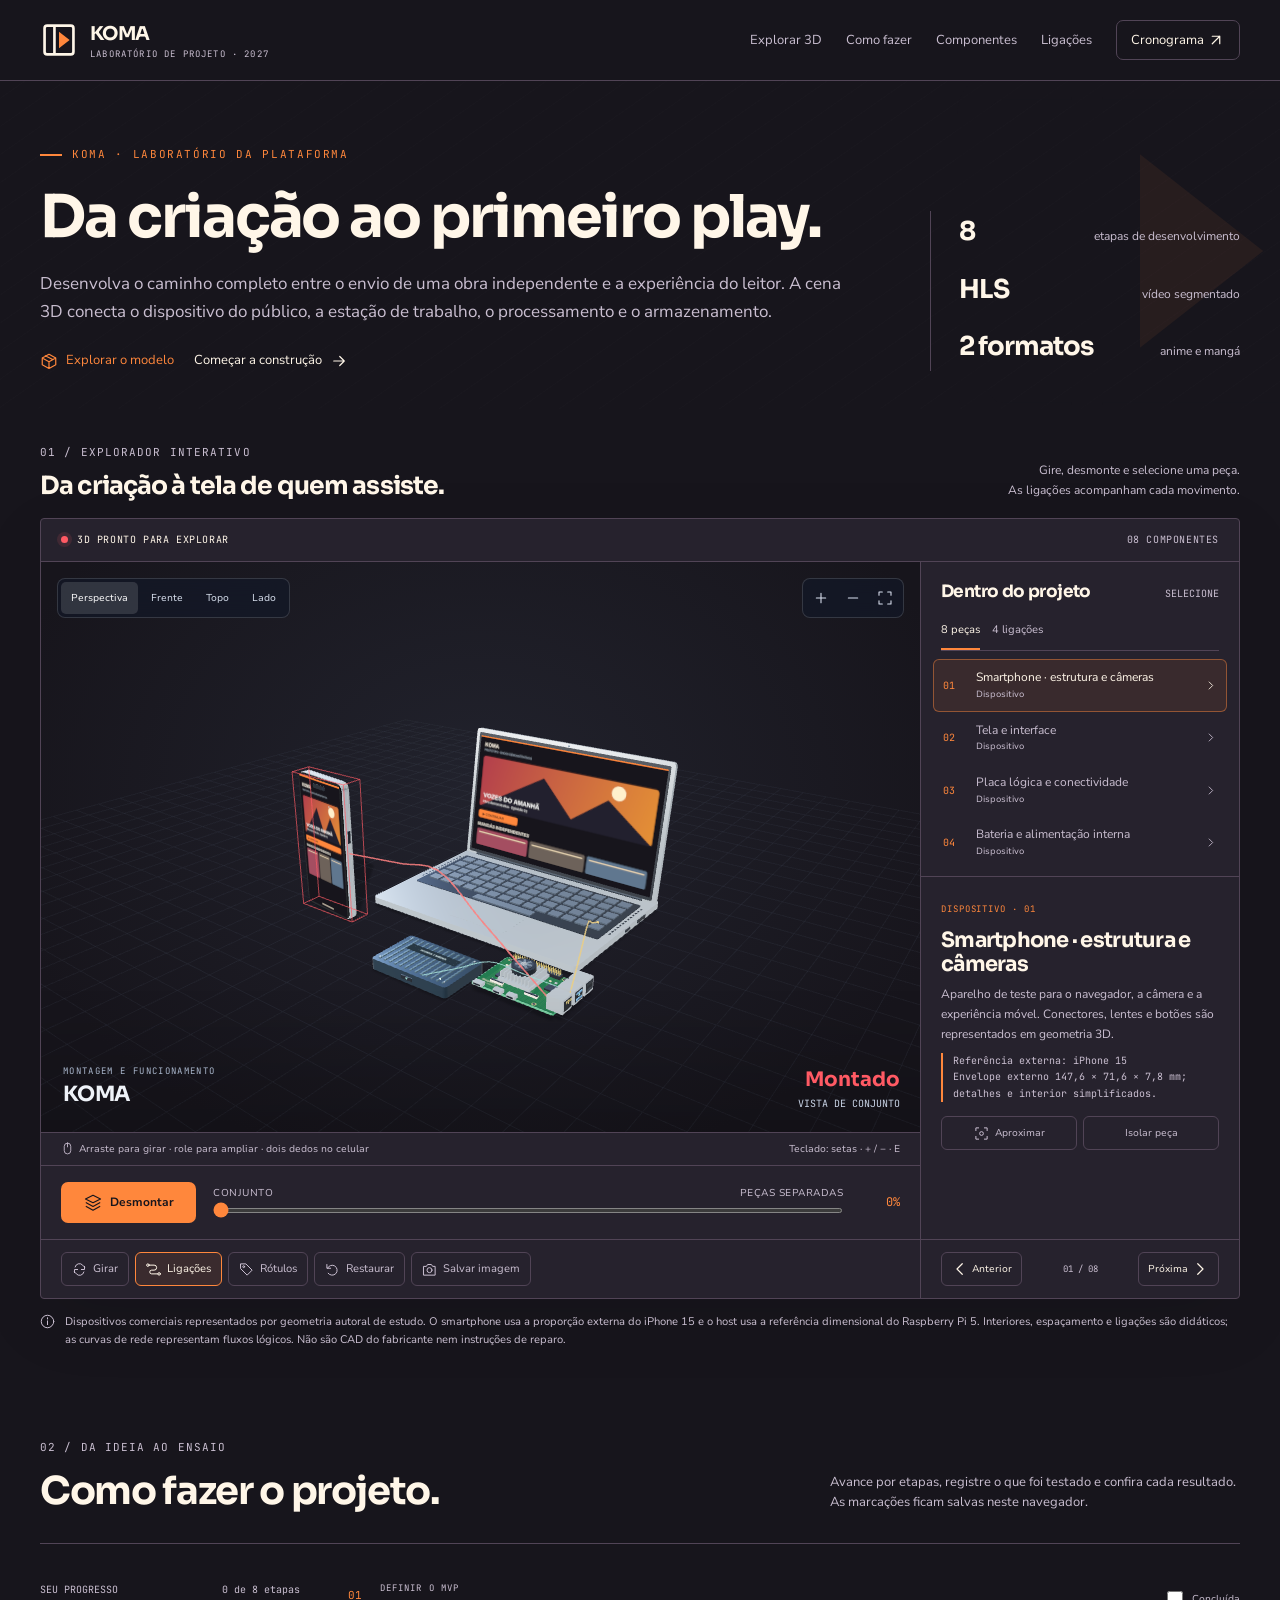
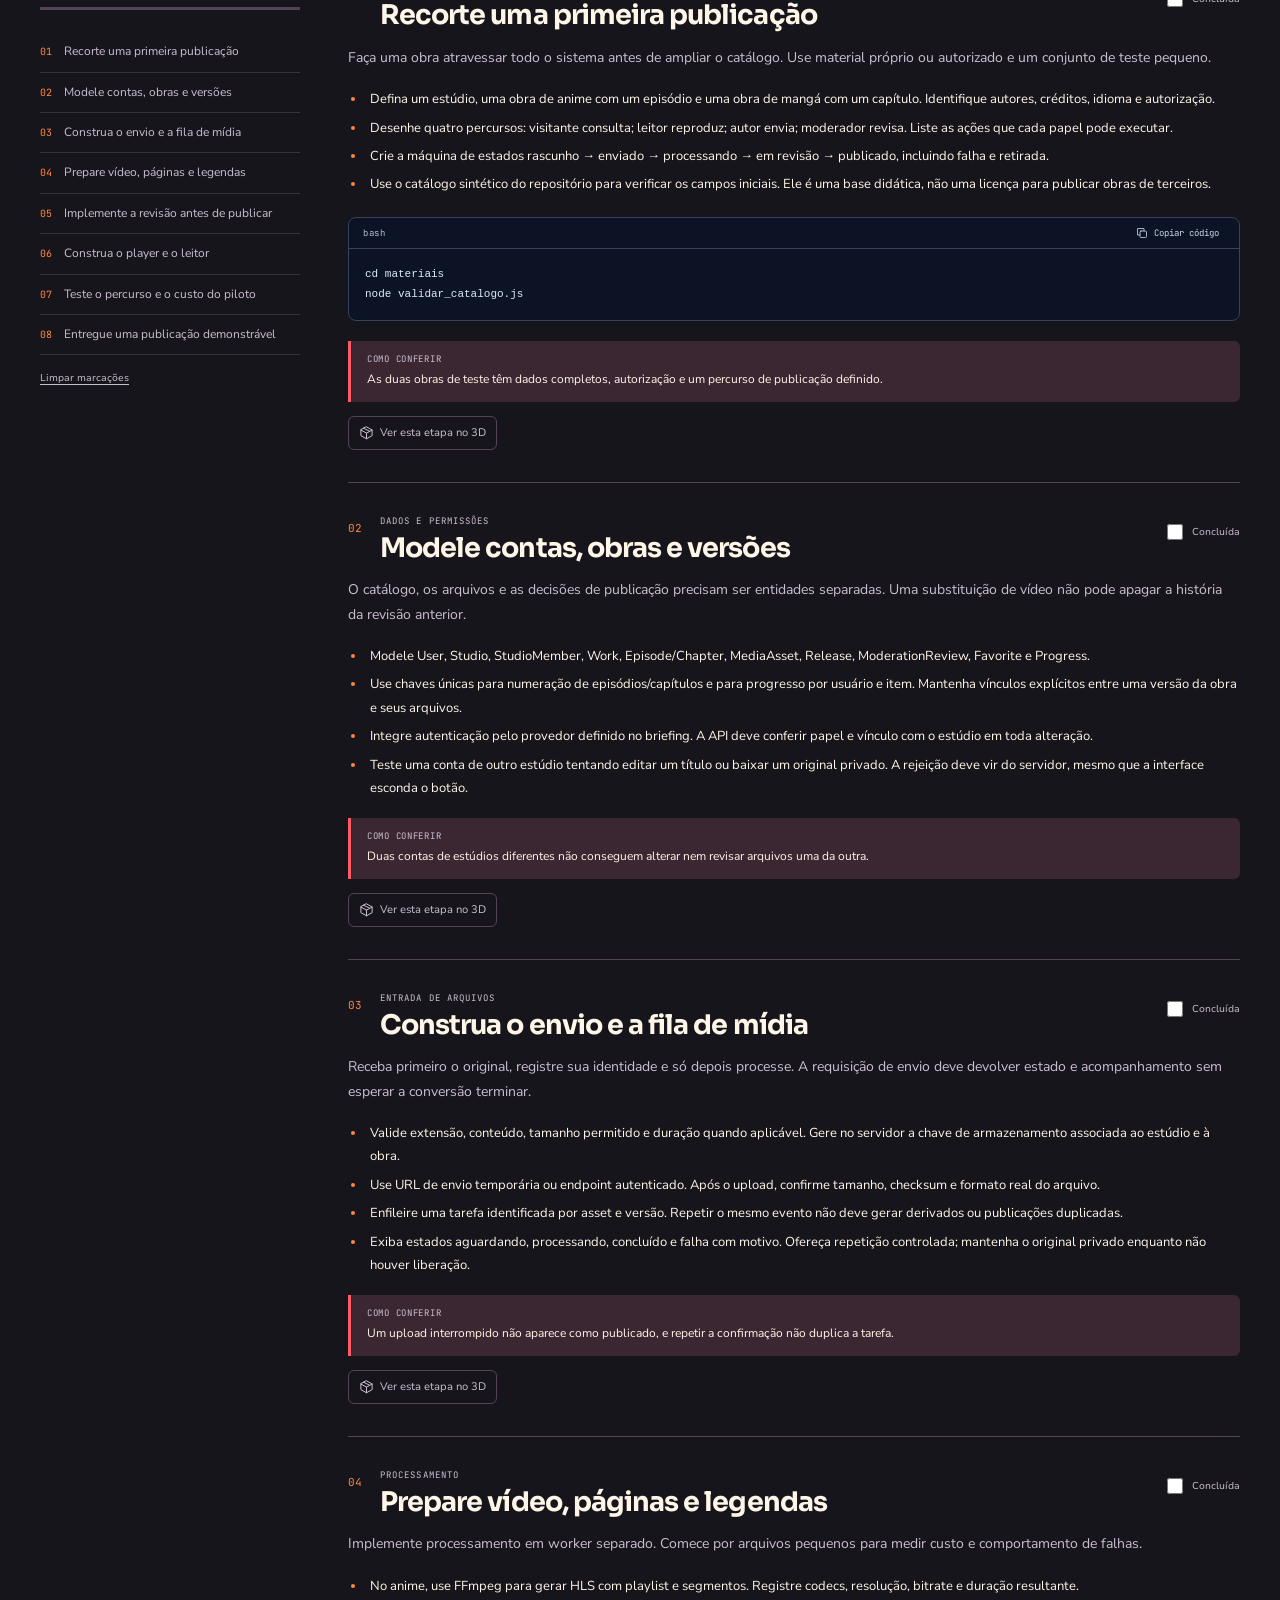
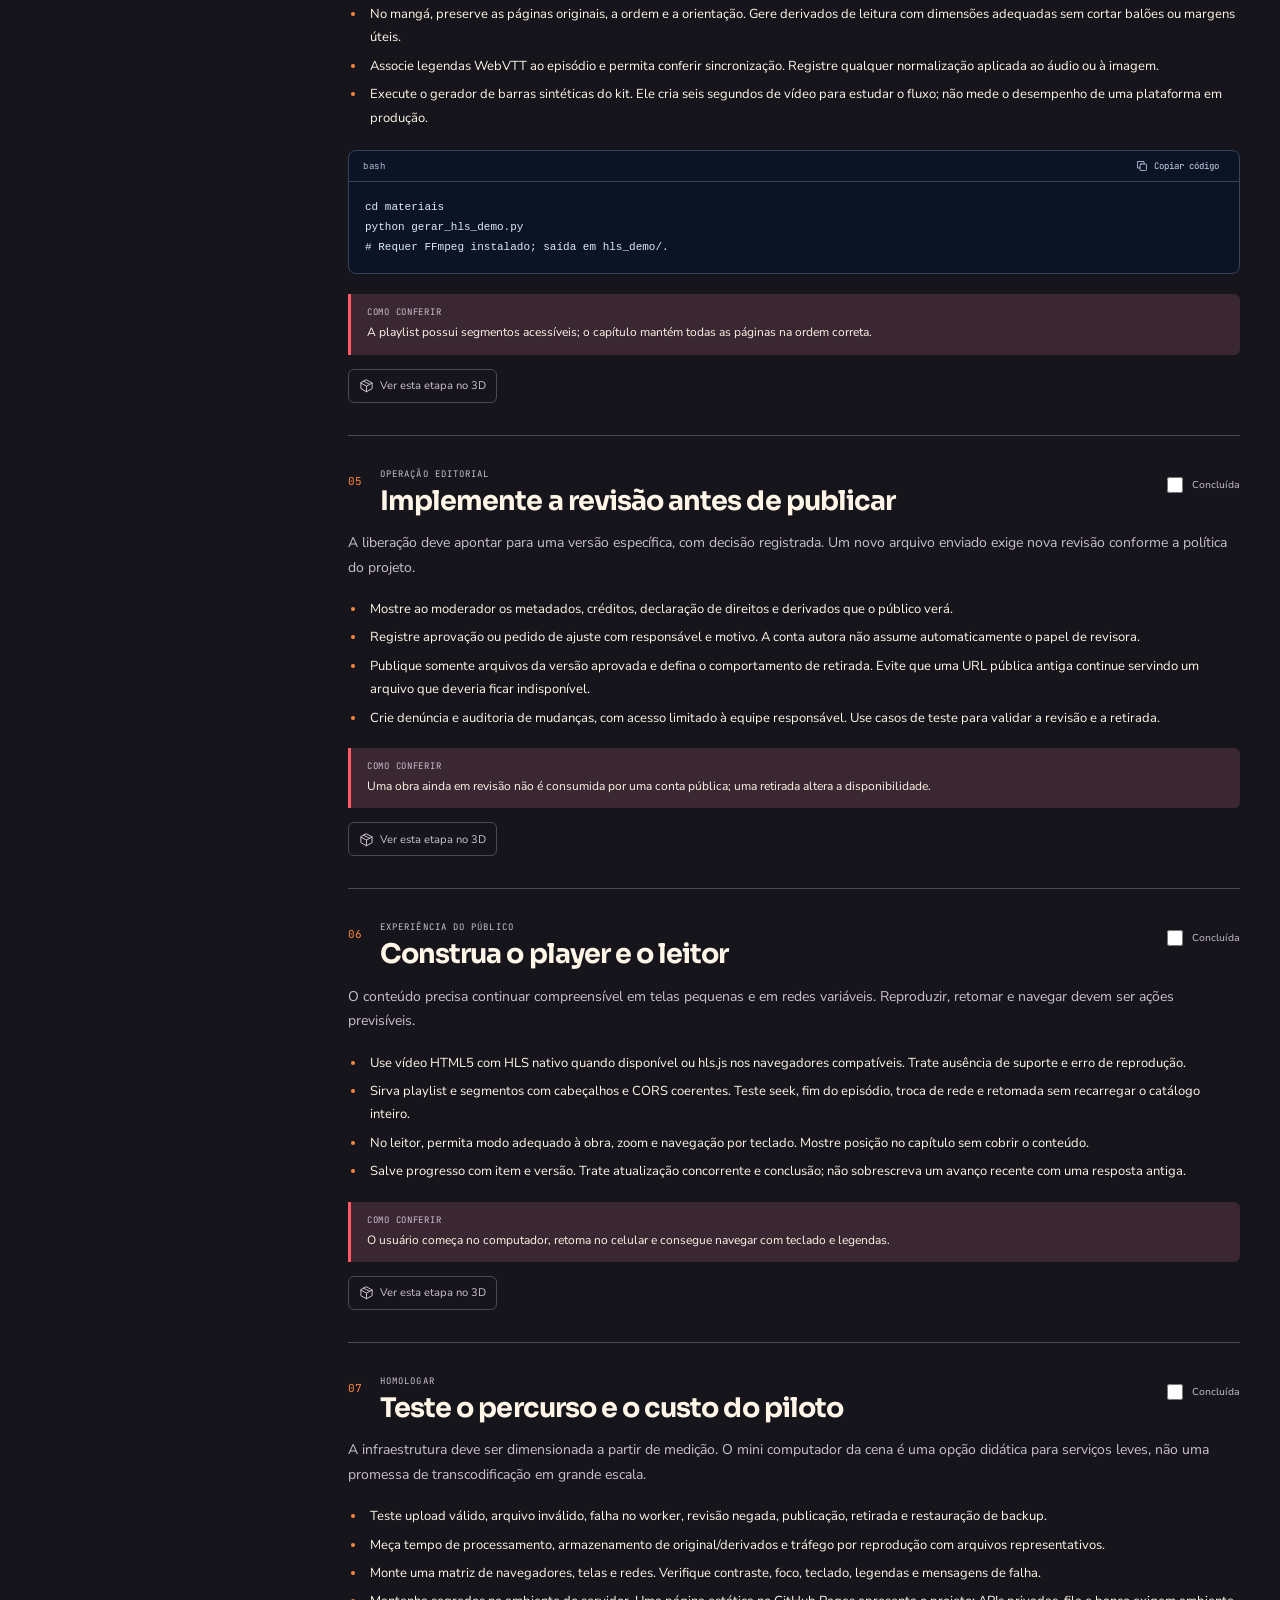
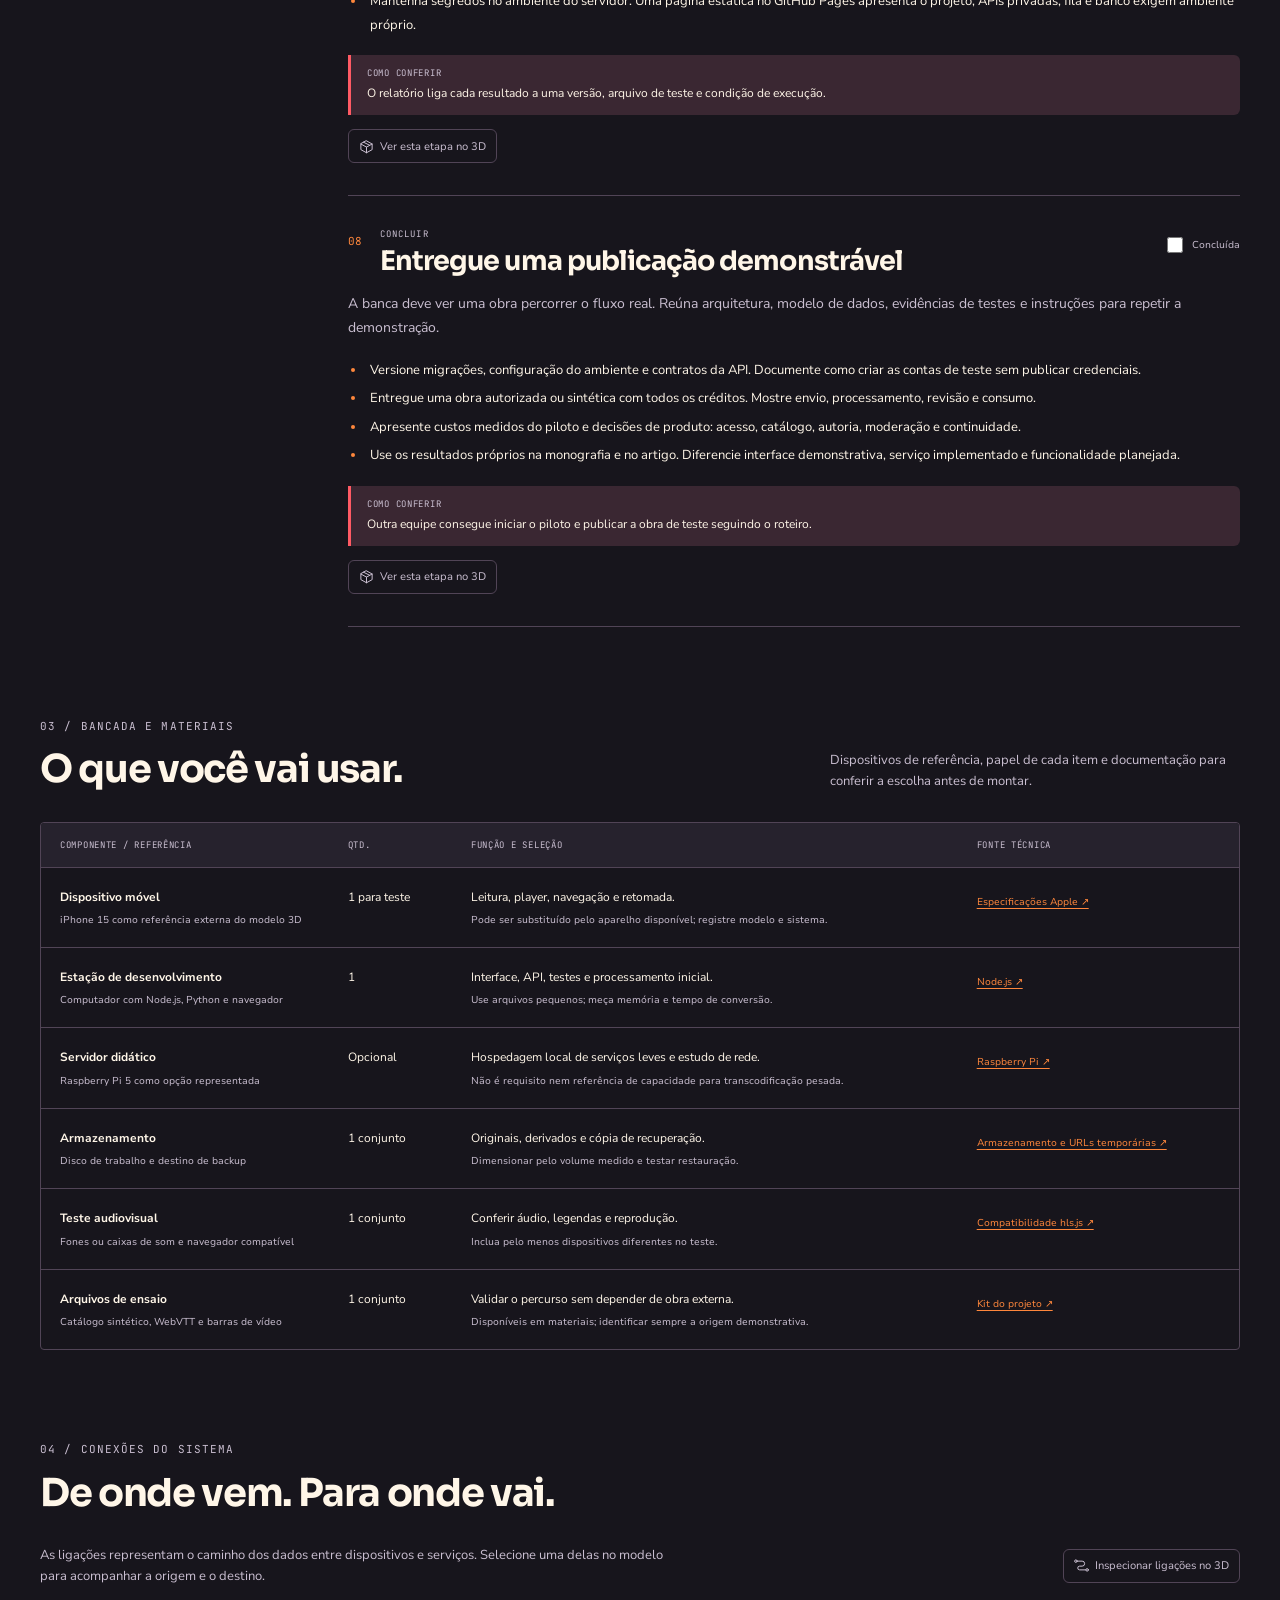
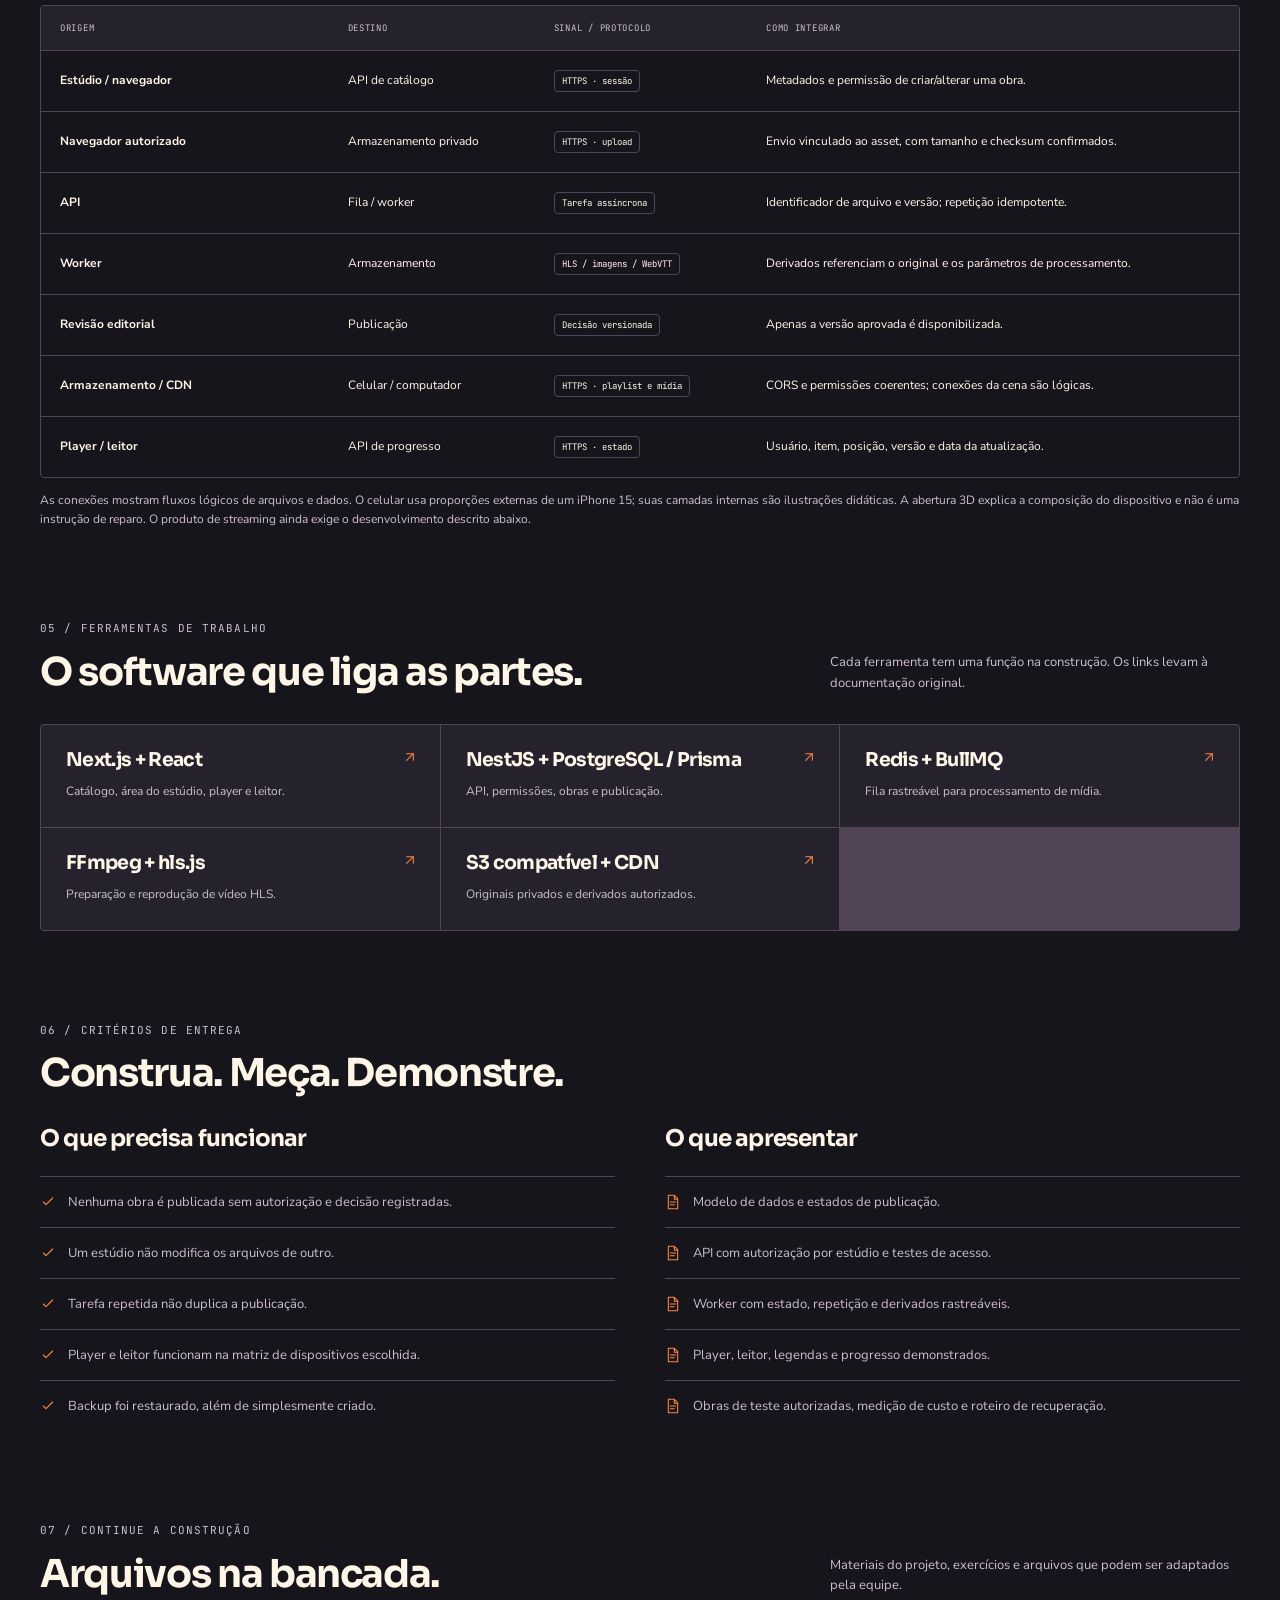
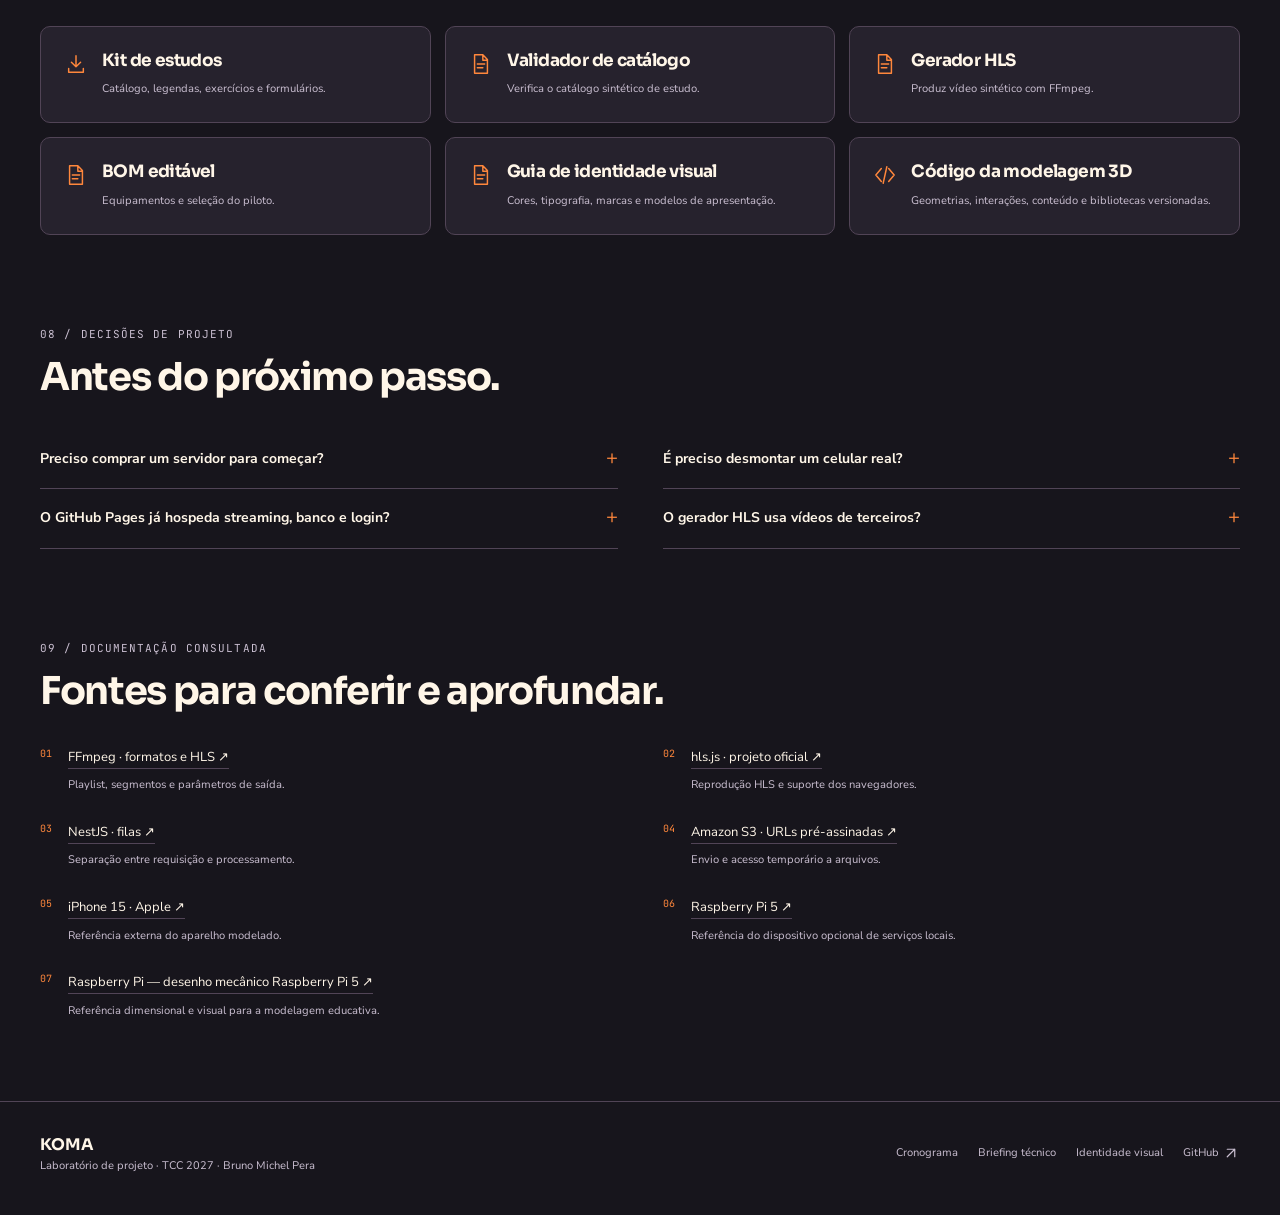
==== laboratorio-3d/index.html @ 1b0166b0 "Adiciona laboratório 3D e simplifica cronograma de 2027" ====
<!DOCTYPE html>
<html lang="pt-BR"><head><meta charset="UTF-8"><meta name="viewport" content="width=device-width,initial-scale=1"><meta name="theme-color" content="#17151C"><title>KOMA · Laboratório 3D e guia de construção</title><meta name="description" content="Desenvolva o caminho completo entre o envio de uma obra independente e a experiência do leitor. A cena 3D conecta o dispositivo do público, a estação de trabalho, o processamento e o armazenamento."><link rel="icon" href="../identidade-visual/assets/simbolo.svg" type="image/svg+xml"><link rel="canonical" href="https://perabru.github.io/koma-animes-mangas/laboratorio-3d/"><link rel="stylesheet" href="style.css"><style>@font-face{font-family:'Sora';src:url('../identidade-visual/fontes/sora.woff') format('woff');font-display:swap;font-weight:100 900}
@font-face{font-family:'Nunito Sans';src:url('../identidade-visual/fontes/nunito-sans.woff') format('woff');font-display:swap;font-weight:100 900}
@font-face{font-family:'JetBrains Mono';src:url('../identidade-visual/fontes/jetbrains-mono.woff') format('woff');font-display:swap;font-weight:100 900}
:root{--bg:#17151C;--panel:#26222D;--ink:#FFF6E8;--muted:#CABFD1;--line:#514456;--accent:#FF873C;--second:#FF5A64;--paper:#FFF6E8;--dark:#17151C;--accent-ink:#17151C;--stage-accent:#FF5A64;--display:'Sora';--body:'Nunito Sans';--mono:'JetBrains Mono'}</style><script type="importmap">{"imports":{"three":"./vendor/three.module.min.js"}}</script></head>
<body data-project="koma-animes-mangas"><a class="skip" href="#como-fazer">Pular para o passo a passo</a>
<header class="site-header"><div class="wrap header-inner"><a class="brand" href="../"><img src="../identidade-visual/assets/simbolo-negativo.svg" alt=""><span><strong>KOMA</strong><small>Laboratório de projeto · 2027</small></span></a><nav class="nav-links" id="nav-links" aria-label="Navegação do laboratório"><a href="#explorar">Explorar 3D</a><a href="#como-fazer">Como fazer</a><a href="#componentes">Componentes</a><a href="#ligacoes">Ligações</a><a class="back-link" href="../">Cronograma <svg viewBox="0 0 24 24" fill="none" stroke="currentColor" stroke-width="1.6" stroke-linecap="round" stroke-linejoin="round" aria-hidden="true"><path d="M7 17 17 7M7 7h10v10"/></svg></a></nav><button class="menu-toggle" id="menu-toggle" aria-label="Abrir navegação" aria-controls="nav-links" aria-expanded="false"><svg viewBox="0 0 24 24" fill="none" stroke="currentColor" stroke-width="1.6" stroke-linecap="round" stroke-linejoin="round" aria-hidden="true"><path d="M4 6h16M4 12h16M4 18h16"/></svg></button></div></header>
<main><section class="hero"><div class="wrap hero-grid"><div><span class="eyebrow">KOMA · laboratório da plataforma</span><h1>Da criação ao primeiro play.</h1><p class="lede">Desenvolva o caminho completo entre o envio de uma obra independente e a experiência do leitor. A cena 3D conecta o dispositivo do público, a estação de trabalho, o processamento e o armazenamento.</p><div class="hero-links"><a href="#explorar"><svg viewBox="0 0 24 24" fill="none" stroke="currentColor" stroke-width="1.6" stroke-linecap="round" stroke-linejoin="round" aria-hidden="true"><path d="m12 3 9 5v9l-9 5-9-5V8Z M3 8l9 5 9-5m-9 5v9m-5-17 10 5"/></svg>Explorar o modelo</a><a href="#como-fazer">Começar a construção <svg viewBox="0 0 24 24" fill="none" stroke="currentColor" stroke-width="1.6" stroke-linecap="round" stroke-linejoin="round" aria-hidden="true"><path d="M5 12h14m-6-6 6 6-6 6"/></svg></a></div></div><div class="hero-side"><div class="metric"><strong>8</strong><span>etapas de desenvolvimento</span></div><div class="metric"><strong>HLS</strong><span>vídeo segmentado</span></div><div class="metric"><strong>2 formatos</strong><span>anime e mangá</span></div></div></div></section>
<div class="wrap"><section id="explorar" aria-labelledby="lab-title"><div class="lab-header"><div><span class="section-label">01 / Explorador interativo</span><h2 id="lab-title">Da criação à tela de quem assiste.</h2></div><p>Gire, desmonte e selecione uma peça.<br>As ligações acompanham cada movimento.</p></div>
<div class="lab-frame" id="lab-frame"><div class="lab-topbar"><span class="live-label"><i class="status-dot" aria-hidden="true"></i><span id="viewer-status" role="status">PREPARANDO O MODELO 3D</span></span><span class="muted" id="part-counter">MODELO EDUCATIVO</span></div><div class="lab-body"><div class="stage-column"><div class="stage" id="stage"><canvas id="scene" tabindex="0" aria-label="Visualização 3D carregando"></canvas><div class="canvas-labels" id="label-layer"></div><div class="camera-tools"><div class="segmented" aria-label="Vistas da câmera"><button data-camera="perspective" aria-pressed="true">Perspectiva</button><button data-camera="front" aria-pressed="false">Frente</button><button data-camera="top" aria-pressed="false">Topo</button><button data-camera="side" aria-pressed="false">Lado</button></div><div class="camera-actions"><button id="zoom-in" aria-label="Aproximar" title="Aproximar"><svg viewBox="0 0 24 24" fill="none" stroke="currentColor" stroke-width="1.6" stroke-linecap="round" stroke-linejoin="round" aria-hidden="true"><path d="M12 5v14M5 12h14"/></svg></button><button id="zoom-out" aria-label="Afastar" title="Afastar"><svg viewBox="0 0 24 24" fill="none" stroke="currentColor" stroke-width="1.6" stroke-linecap="round" stroke-linejoin="round" aria-hidden="true"><path d="M5 12h14"/></svg></button><button id="fullscreen" aria-label="Tela cheia" title="Tela cheia" aria-pressed="false"><svg viewBox="0 0 24 24" fill="none" stroke="currentColor" stroke-width="1.6" stroke-linecap="round" stroke-linejoin="round" aria-hidden="true"><path d="M8 3H3v5m13-5h5v5M3 16v5h5m13-5v5h-5"/></svg></button></div></div><div class="stage-brand"><span>Montagem e funcionamento</span><strong>KOMA</strong></div><div class="stage-badge"><span id="assembly-value">Montado</span><div id="assembly-caption">VISTA DE CONJUNTO</div></div><div class="viewer-message" id="viewer-message"><div><div class="loader-ring"></div><h3>Preparando o laboratório</h3><p>Carregando as peças e os controles da visualização 3D.</p></div></div><noscript><div class="viewer-message"><div><h3>Ative o JavaScript para explorar o 3D</h3><p>O guia completo de construção permanece disponível abaixo.</p></div></div></noscript></div><div class="stage-hint"><span><svg viewBox="0 0 24 24" fill="none" stroke="currentColor" stroke-width="1.6" stroke-linecap="round" stroke-linejoin="round" aria-hidden="true"><rect x="6" y="2" width="12" height="20" rx="6"/><path d="M12 2v7"/></svg>Arraste para girar · role para ampliar · dois dedos no celular</span><span class="keyboard-hint">Teclado: setas · + / − · E</span></div><div class="explosion-control"><button class="primary-button" id="explode-button"><svg viewBox="0 0 24 24" fill="none" stroke="currentColor" stroke-width="1.6" stroke-linecap="round" stroke-linejoin="round" aria-hidden="true"><path d="m12 3 10 5-10 5L2 8Zm-9 10 9 5 9-5M3 18l9 5 9-5"/></svg><span id="explode-label">Desmontar</span></button><div class="explosion-range"><label for="explode"><span>CONJUNTO</span><span>PEÇAS SEPARADAS</span></label><input type="range" id="explode" min="0" max="100" value="0" step="1" aria-label="Nível de desmontagem"></div><output id="explode-output" for="explode">0%</output></div><div class="viewer-controls"><button class="control-button" id="spin" aria-pressed="false"><svg viewBox="0 0 24 24" fill="none" stroke="currentColor" stroke-width="1.6" stroke-linecap="round" stroke-linejoin="round" aria-hidden="true"><path d="M20 7v5h-5M4 17v-5h5M5 8a7 7 0 0 1 12-3l3 3M4 16l3 3a7 7 0 0 0 12-3"/></svg>Girar</button><button class="control-button" id="wires" aria-pressed="true"><svg viewBox="0 0 24 24" fill="none" stroke="currentColor" stroke-width="1.6" stroke-linecap="round" stroke-linejoin="round" aria-hidden="true"><path d="M5 5h8a4 4 0 0 1 0 8H9a3 3 0 0 0 0 6h10"/><circle cx="3" cy="5" r="2"/><circle cx="21" cy="19" r="2"/></svg>Ligações</button><button class="control-button" id="labels" aria-pressed="false"><svg viewBox="0 0 24 24" fill="none" stroke="currentColor" stroke-width="1.6" stroke-linecap="round" stroke-linejoin="round" aria-hidden="true"><path d="M3 3h8l10 10-8 8L3 11Z"/><circle cx="7.5" cy="7.5" r="1.5"/></svg>Rótulos</button><button class="control-button" id="reset-view"><svg viewBox="0 0 24 24" fill="none" stroke="currentColor" stroke-width="1.6" stroke-linecap="round" stroke-linejoin="round" aria-hidden="true"><path d="M3 4v6h6M4 10a8 8 0 1 1 1 8"/></svg>Restaurar</button><button class="control-button" id="save-image"><svg viewBox="0 0 24 24" fill="none" stroke="currentColor" stroke-width="1.6" stroke-linecap="round" stroke-linejoin="round" aria-hidden="true"><path d="M3 7h4l2-3h6l2 3h4v14H3Z"/><circle cx="12" cy="13" r="4"/></svg>Salvar imagem</button></div></div>
<aside class="inspector" aria-label="Inspeção do modelo"><div class="inspector-heading"><h3>Dentro do projeto</h3><span>SELECIONE</span></div><div class="inspector-tabs" role="tablist" aria-label="Inspecionar"><button id="tab-parts" role="tab" aria-controls="part-list" aria-selected="true"><span id="parts-count">Peças</span></button><button id="tab-connections" role="tab" aria-controls="connection-list" aria-selected="false" tabindex="-1"><span id="connections-count">Ligações</span></button></div><div class="part-list" id="part-list" role="tabpanel" aria-labelledby="tab-parts"></div><div class="connection-list" id="connection-list" role="tabpanel" aria-labelledby="tab-connections" hidden></div><div class="part-detail" id="part-detail"><span class="detail-kicker">Explore</span><h4>Selecione uma peça</h4><p>Conheça a função, o dispositivo de referência e as dimensões de cada componente.</p></div><div class="tour-nav"><button id="tour-prev" aria-label="Componente anterior"><svg viewBox="0 0 24 24" fill="none" stroke="currentColor" stroke-width="1.6" stroke-linecap="round" stroke-linejoin="round" aria-hidden="true"><path d="m15 5-7 7 7 7"/></svg>Anterior</button><span id="tour-position">— / —</span><button id="tour-next" aria-label="Próximo componente">Próxima<svg viewBox="0 0 24 24" fill="none" stroke="currentColor" stroke-width="1.6" stroke-linecap="round" stroke-linejoin="round" aria-hidden="true"><path d="m9 5 7 7-7 7"/></svg></button></div></aside></div></div>
<div class="model-note"><svg viewBox="0 0 24 24" fill="none" stroke="currentColor" stroke-width="1.6" stroke-linecap="round" stroke-linejoin="round" aria-hidden="true"><circle cx="12" cy="12" r="10"/><path d="M12 11v6m0-11v2"/></svg><p id="model-note-text">As conexões mostram fluxos lógicos de arquivos e dados. O celular usa proporções externas de um iPhone 15; suas camadas internas são ilustrações didáticas. A abertura 3D explica a composição do dispositivo e não é uma instrução de reparo. O produto de streaming ainda exige o desenvolvimento descrito abaixo.</p></div><p class="sr-only" id="selection-announcement" aria-live="polite"></p></section>
<section class="section" id="como-fazer" aria-labelledby="workflow-title"><div class="section-heading"><div><span class="section-label">02 / Da ideia ao ensaio</span><h2 id="workflow-title">Como fazer o projeto.</h2></div><p>Avance por etapas, registre o que foi testado e confira cada resultado. As marcações ficam salvas neste navegador.</p></div><div class="section-rule"></div><div class="workflow"><aside class="workflow-nav" aria-label="Etapas de construção"><div class="progress-heading"><span>SEU PROGRESSO</span><span id="progress-text">0 de 8 etapas</span></div><div class="progress-track"><span id="progress-bar"></span></div><nav><a href="#etapa-1"><span>01</span><span>Recorte uma primeira publicação</span></a><a href="#etapa-2"><span>02</span><span>Modele contas, obras e versões</span></a><a href="#etapa-3"><span>03</span><span>Construa o envio e a fila de mídia</span></a><a href="#etapa-4"><span>04</span><span>Prepare vídeo, páginas e legendas</span></a><a href="#etapa-5"><span>05</span><span>Implemente a revisão antes de publicar</span></a><a href="#etapa-6"><span>06</span><span>Construa o player e o leitor</span></a><a href="#etapa-7"><span>07</span><span>Teste o percurso e o custo do piloto</span></a><a href="#etapa-8"><span>08</span><span>Entregue uma publicação demonstrável</span></a></nav><button class="reset-progress" id="reset-progress">Limpar marcações</button></aside><div><article class="step" id="etapa-1"><div class="step-title"><span class="step-number">01</span><div class="step-title-content"><p class="step-kicker">Definir o MVP</p><h3>Recorte uma primeira publicação</h3></div><label class="check-button"><input type="checkbox" data-step-check="etapa-1" aria-label="Marcar etapa 1: Recorte uma primeira publicação"><span>Concluída</span></label></div><p>Faça uma obra atravessar todo o sistema antes de ampliar o catálogo. Use material próprio ou autorizado e um conjunto de teste pequeno.</p><ul><li>Defina um estúdio, uma obra de anime com um episódio e uma obra de mangá com um capítulo. Identifique autores, créditos, idioma e autorização.</li><li>Desenhe quatro percursos: visitante consulta; leitor reproduz; autor envia; moderador revisa. Liste as ações que cada papel pode executar.</li><li>Crie a máquina de estados rascunho → enviado → processando → em revisão → publicado, incluindo falha e retirada.</li><li>Use o catálogo sintético do repositório para verificar os campos iniciais. Ele é uma base didática, não uma licença para publicar obras de terceiros.</li></ul><div class="code-block"><div class="code-top"><span>bash</span><button class="copy-code" data-copy-code="code-etapa-1"><svg viewBox="0 0 24 24" fill="none" stroke="currentColor" stroke-width="1.6" stroke-linecap="round" stroke-linejoin="round" aria-hidden="true"><rect x="8" y="8" width="13" height="13" rx="2"/><path d="M16 8V3H3v13h5"/></svg>Copiar código</button></div><pre><code id="code-etapa-1">cd materiais
node validar_catalogo.js</code></pre></div><div class="acceptance"><strong>Como conferir</strong>As duas obras de teste têm dados completos, autorização e um percurso de publicação definido.</div><button class="control-button step-view" data-view-parts="workstation,phone_display"><svg viewBox="0 0 24 24" fill="none" stroke="currentColor" stroke-width="1.6" stroke-linecap="round" stroke-linejoin="round" aria-hidden="true"><path d="m12 3 9 5v9l-9 5-9-5V8Z M3 8l9 5 9-5m-9 5v9m-5-17 10 5"/></svg>Ver esta etapa no 3D</button></article><article class="step" id="etapa-2"><div class="step-title"><span class="step-number">02</span><div class="step-title-content"><p class="step-kicker">Dados e permissões</p><h3>Modele contas, obras e versões</h3></div><label class="check-button"><input type="checkbox" data-step-check="etapa-2" aria-label="Marcar etapa 2: Modele contas, obras e versões"><span>Concluída</span></label></div><p>O catálogo, os arquivos e as decisões de publicação precisam ser entidades separadas. Uma substituição de vídeo não pode apagar a história da revisão anterior.</p><ul><li>Modele User, Studio, StudioMember, Work, Episode/Chapter, MediaAsset, Release, ModerationReview, Favorite e Progress.</li><li>Use chaves únicas para numeração de episódios/capítulos e para progresso por usuário e item. Mantenha vínculos explícitos entre uma versão da obra e seus arquivos.</li><li>Integre autenticação pelo provedor definido no briefing. A API deve conferir papel e vínculo com o estúdio em toda alteração.</li><li>Teste uma conta de outro estúdio tentando editar um título ou baixar um original privado. A rejeição deve vir do servidor, mesmo que a interface esconda o botão.</li></ul><div class="acceptance"><strong>Como conferir</strong>Duas contas de estúdios diferentes não conseguem alterar nem revisar arquivos uma da outra.</div><button class="control-button step-view" data-view-parts="workstation,worker,storage"><svg viewBox="0 0 24 24" fill="none" stroke="currentColor" stroke-width="1.6" stroke-linecap="round" stroke-linejoin="round" aria-hidden="true"><path d="m12 3 9 5v9l-9 5-9-5V8Z M3 8l9 5 9-5m-9 5v9m-5-17 10 5"/></svg>Ver esta etapa no 3D</button></article><article class="step" id="etapa-3"><div class="step-title"><span class="step-number">03</span><div class="step-title-content"><p class="step-kicker">Entrada de arquivos</p><h3>Construa o envio e a fila de mídia</h3></div><label class="check-button"><input type="checkbox" data-step-check="etapa-3" aria-label="Marcar etapa 3: Construa o envio e a fila de mídia"><span>Concluída</span></label></div><p>Receba primeiro o original, registre sua identidade e só depois processe. A requisição de envio deve devolver estado e acompanhamento sem esperar a conversão terminar.</p><ul><li>Valide extensão, conteúdo, tamanho permitido e duração quando aplicável. Gere no servidor a chave de armazenamento associada ao estúdio e à obra.</li><li>Use URL de envio temporária ou endpoint autenticado. Após o upload, confirme tamanho, checksum e formato real do arquivo.</li><li>Enfileire uma tarefa identificada por asset e versão. Repetir o mesmo evento não deve gerar derivados ou publicações duplicadas.</li><li>Exiba estados aguardando, processando, concluído e falha com motivo. Ofereça repetição controlada; mantenha o original privado enquanto não houver liberação.</li></ul><div class="acceptance"><strong>Como conferir</strong>Um upload interrompido não aparece como publicado, e repetir a confirmação não duplica a tarefa.</div><button class="control-button step-view" data-view-parts="workstation,worker,storage"><svg viewBox="0 0 24 24" fill="none" stroke="currentColor" stroke-width="1.6" stroke-linecap="round" stroke-linejoin="round" aria-hidden="true"><path d="m12 3 9 5v9l-9 5-9-5V8Z M3 8l9 5 9-5m-9 5v9m-5-17 10 5"/></svg>Ver esta etapa no 3D</button></article><article class="step" id="etapa-4"><div class="step-title"><span class="step-number">04</span><div class="step-title-content"><p class="step-kicker">Processamento</p><h3>Prepare vídeo, páginas e legendas</h3></div><label class="check-button"><input type="checkbox" data-step-check="etapa-4" aria-label="Marcar etapa 4: Prepare vídeo, páginas e legendas"><span>Concluída</span></label></div><p>Implemente processamento em worker separado. Comece por arquivos pequenos para medir custo e comportamento de falhas.</p><ul><li>No anime, use FFmpeg para gerar HLS com playlist e segmentos. Registre codecs, resolução, bitrate e duração resultante.</li><li>No mangá, preserve as páginas originais, a ordem e a orientação. Gere derivados de leitura com dimensões adequadas sem cortar balões ou margens úteis.</li><li>Associe legendas WebVTT ao episódio e permita conferir sincronização. Registre qualquer normalização aplicada ao áudio ou à imagem.</li><li>Execute o gerador de barras sintéticas do kit. Ele cria seis segundos de vídeo para estudar o fluxo; não mede o desempenho de uma plataforma em produção.</li></ul><div class="code-block"><div class="code-top"><span>bash</span><button class="copy-code" data-copy-code="code-etapa-4"><svg viewBox="0 0 24 24" fill="none" stroke="currentColor" stroke-width="1.6" stroke-linecap="round" stroke-linejoin="round" aria-hidden="true"><rect x="8" y="8" width="13" height="13" rx="2"/><path d="M16 8V3H3v13h5"/></svg>Copiar código</button></div><pre><code id="code-etapa-4">cd materiais
python gerar_hls_demo.py
# Requer FFmpeg instalado; saída em hls_demo/.</code></pre></div><div class="acceptance"><strong>Como conferir</strong>A playlist possui segmentos acessíveis; o capítulo mantém todas as páginas na ordem correta.</div><button class="control-button step-view" data-view-parts="worker,storage"><svg viewBox="0 0 24 24" fill="none" stroke="currentColor" stroke-width="1.6" stroke-linecap="round" stroke-linejoin="round" aria-hidden="true"><path d="m12 3 9 5v9l-9 5-9-5V8Z M3 8l9 5 9-5m-9 5v9m-5-17 10 5"/></svg>Ver esta etapa no 3D</button></article><article class="step" id="etapa-5"><div class="step-title"><span class="step-number">05</span><div class="step-title-content"><p class="step-kicker">Operação editorial</p><h3>Implemente a revisão antes de publicar</h3></div><label class="check-button"><input type="checkbox" data-step-check="etapa-5" aria-label="Marcar etapa 5: Implemente a revisão antes de publicar"><span>Concluída</span></label></div><p>A liberação deve apontar para uma versão específica, com decisão registrada. Um novo arquivo enviado exige nova revisão conforme a política do projeto.</p><ul><li>Mostre ao moderador os metadados, créditos, declaração de direitos e derivados que o público verá.</li><li>Registre aprovação ou pedido de ajuste com responsável e motivo. A conta autora não assume automaticamente o papel de revisora.</li><li>Publique somente arquivos da versão aprovada e defina o comportamento de retirada. Evite que uma URL pública antiga continue servindo um arquivo que deveria ficar indisponível.</li><li>Crie denúncia e auditoria de mudanças, com acesso limitado à equipe responsável. Use casos de teste para validar a revisão e a retirada.</li></ul><div class="acceptance"><strong>Como conferir</strong>Uma obra ainda em revisão não é consumida por uma conta pública; uma retirada altera a disponibilidade.</div><button class="control-button step-view" data-view-parts="workstation,storage"><svg viewBox="0 0 24 24" fill="none" stroke="currentColor" stroke-width="1.6" stroke-linecap="round" stroke-linejoin="round" aria-hidden="true"><path d="m12 3 9 5v9l-9 5-9-5V8Z M3 8l9 5 9-5m-9 5v9m-5-17 10 5"/></svg>Ver esta etapa no 3D</button></article><article class="step" id="etapa-6"><div class="step-title"><span class="step-number">06</span><div class="step-title-content"><p class="step-kicker">Experiência do público</p><h3>Construa o player e o leitor</h3></div><label class="check-button"><input type="checkbox" data-step-check="etapa-6" aria-label="Marcar etapa 6: Construa o player e o leitor"><span>Concluída</span></label></div><p>O conteúdo precisa continuar compreensível em telas pequenas e em redes variáveis. Reproduzir, retomar e navegar devem ser ações previsíveis.</p><ul><li>Use vídeo HTML5 com HLS nativo quando disponível ou hls.js nos navegadores compatíveis. Trate ausência de suporte e erro de reprodução.</li><li>Sirva playlist e segmentos com cabeçalhos e CORS coerentes. Teste seek, fim do episódio, troca de rede e retomada sem recarregar o catálogo inteiro.</li><li>No leitor, permita modo adequado à obra, zoom e navegação por teclado. Mostre posição no capítulo sem cobrir o conteúdo.</li><li>Salve progresso com item e versão. Trate atualização concorrente e conclusão; não sobrescreva um avanço recente com uma resposta antiga.</li></ul><div class="acceptance"><strong>Como conferir</strong>O usuário começa no computador, retoma no celular e consegue navegar com teclado e legendas.</div><button class="control-button step-view" data-view-parts="phone_frame,phone_display,phone_board,workstation"><svg viewBox="0 0 24 24" fill="none" stroke="currentColor" stroke-width="1.6" stroke-linecap="round" stroke-linejoin="round" aria-hidden="true"><path d="m12 3 9 5v9l-9 5-9-5V8Z M3 8l9 5 9-5m-9 5v9m-5-17 10 5"/></svg>Ver esta etapa no 3D</button></article><article class="step" id="etapa-7"><div class="step-title"><span class="step-number">07</span><div class="step-title-content"><p class="step-kicker">Homologar</p><h3>Teste o percurso e o custo do piloto</h3></div><label class="check-button"><input type="checkbox" data-step-check="etapa-7" aria-label="Marcar etapa 7: Teste o percurso e o custo do piloto"><span>Concluída</span></label></div><p>A infraestrutura deve ser dimensionada a partir de medição. O mini computador da cena é uma opção didática para serviços leves, não uma promessa de transcodificação em grande escala.</p><ul><li>Teste upload válido, arquivo inválido, falha no worker, revisão negada, publicação, retirada e restauração de backup.</li><li>Meça tempo de processamento, armazenamento de original/derivados e tráfego por reprodução com arquivos representativos.</li><li>Monte uma matriz de navegadores, telas e redes. Verifique contraste, foco, teclado, legendas e mensagens de falha.</li><li>Mantenha segredos no ambiente do servidor. Uma página estática no GitHub Pages apresenta o projeto; APIs privadas, fila e banco exigem ambiente próprio.</li></ul><div class="acceptance"><strong>Como conferir</strong>O relatório liga cada resultado a uma versão, arquivo de teste e condição de execução.</div><button class="control-button step-view" data-view-parts="worker,storage,phone_display"><svg viewBox="0 0 24 24" fill="none" stroke="currentColor" stroke-width="1.6" stroke-linecap="round" stroke-linejoin="round" aria-hidden="true"><path d="m12 3 9 5v9l-9 5-9-5V8Z M3 8l9 5 9-5m-9 5v9m-5-17 10 5"/></svg>Ver esta etapa no 3D</button></article><article class="step" id="etapa-8"><div class="step-title"><span class="step-number">08</span><div class="step-title-content"><p class="step-kicker">Concluir</p><h3>Entregue uma publicação demonstrável</h3></div><label class="check-button"><input type="checkbox" data-step-check="etapa-8" aria-label="Marcar etapa 8: Entregue uma publicação demonstrável"><span>Concluída</span></label></div><p>A banca deve ver uma obra percorrer o fluxo real. Reúna arquitetura, modelo de dados, evidências de testes e instruções para repetir a demonstração.</p><ul><li>Versione migrações, configuração do ambiente e contratos da API. Documente como criar as contas de teste sem publicar credenciais.</li><li>Entregue uma obra autorizada ou sintética com todos os créditos. Mostre envio, processamento, revisão e consumo.</li><li>Apresente custos medidos do piloto e decisões de produto: acesso, catálogo, autoria, moderação e continuidade.</li><li>Use os resultados próprios na monografia e no artigo. Diferencie interface demonstrativa, serviço implementado e funcionalidade planejada.</li></ul><div class="acceptance"><strong>Como conferir</strong>Outra equipe consegue iniciar o piloto e publicar a obra de teste seguindo o roteiro.</div><button class="control-button step-view" data-view-parts="workstation,worker,storage,phone_display"><svg viewBox="0 0 24 24" fill="none" stroke="currentColor" stroke-width="1.6" stroke-linecap="round" stroke-linejoin="round" aria-hidden="true"><path d="m12 3 9 5v9l-9 5-9-5V8Z M3 8l9 5 9-5m-9 5v9m-5-17 10 5"/></svg>Ver esta etapa no 3D</button></article></div></div></section>
<section class="section" id="componentes" aria-labelledby="components-title"><div class="section-heading"><div><span class="section-label">03 / Bancada e materiais</span><h2 id="components-title">O que você vai usar.</h2></div><p>Dispositivos de referência, papel de cada item e documentação para conferir a escolha antes de montar.</p></div><div class="table-shell"><table class="data-table"><thead><tr><th>Componente / referência</th><th>Qtd.</th><th>Função e seleção</th><th>Fonte técnica</th></tr></thead><tbody><tr><td><strong>Dispositivo móvel</strong><small>iPhone 15 como referência externa do modelo 3D</small></td><td>1 para teste</td><td>Leitura, player, navegação e retomada.<small>Pode ser substituído pelo aparelho disponível; registre modelo e sistema.</small></td><td><a href="https://support.apple.com/pt-br/111831" target="_blank" rel="noopener noreferrer">Especificações Apple ↗</a></td></tr><tr><td><strong>Estação de desenvolvimento</strong><small>Computador com Node.js, Python e navegador</small></td><td>1</td><td>Interface, API, testes e processamento inicial.<small>Use arquivos pequenos; meça memória e tempo de conversão.</small></td><td><a href="https://nodejs.org/" target="_blank" rel="noopener noreferrer">Node.js ↗</a></td></tr><tr><td><strong>Servidor didático</strong><small>Raspberry Pi 5 como opção representada</small></td><td>Opcional</td><td>Hospedagem local de serviços leves e estudo de rede.<small>Não é requisito nem referência de capacidade para transcodificação pesada.</small></td><td><a href="https://www.raspberrypi.com/products/raspberry-pi-5/" target="_blank" rel="noopener noreferrer">Raspberry Pi ↗</a></td></tr><tr><td><strong>Armazenamento</strong><small>Disco de trabalho e destino de backup</small></td><td>1 conjunto</td><td>Originais, derivados e cópia de recuperação.<small>Dimensionar pelo volume medido e testar restauração.</small></td><td><a href="https://docs.aws.amazon.com/AmazonS3/latest/userguide/using-presigned-url.html" target="_blank" rel="noopener noreferrer">Armazenamento e URLs temporárias ↗</a></td></tr><tr><td><strong>Teste audiovisual</strong><small>Fones ou caixas de som e navegador compatível</small></td><td>1 conjunto</td><td>Conferir áudio, legendas e reprodução.<small>Inclua pelo menos dispositivos diferentes no teste.</small></td><td><a href="https://github.com/video-dev/hls.js/" target="_blank" rel="noopener noreferrer">Compatibilidade hls.js ↗</a></td></tr><tr><td><strong>Arquivos de ensaio</strong><small>Catálogo sintético, WebVTT e barras de vídeo</small></td><td>1 conjunto</td><td>Validar o percurso sem depender de obra externa.<small>Disponíveis em materiais; identificar sempre a origem demonstrativa.</small></td><td><a href="../materiais/LEIA-ME.md" target="_blank" rel="noopener noreferrer">Kit do projeto ↗</a></td></tr></tbody></table></div></section>
<section class="section" id="ligacoes" aria-labelledby="connections-title"><div class="section-heading"><div><span class="section-label">04 / Conexões do sistema</span><h2 id="connections-title">De onde vem. Para onde vai.</h2></div></div><div class="connections-top"><p>As ligações representam o caminho dos dados entre dispositivos e serviços. Selecione uma delas no modelo para acompanhar a origem e o destino.</p><button class="control-button" id="show-connections"><svg viewBox="0 0 24 24" fill="none" stroke="currentColor" stroke-width="1.6" stroke-linecap="round" stroke-linejoin="round" aria-hidden="true"><path d="M5 5h8a4 4 0 0 1 0 8H9a3 3 0 0 0 0 6h10"/><circle cx="3" cy="5" r="2"/><circle cx="21" cy="19" r="2"/></svg>Inspecionar ligações no 3D</button></div><div class="table-shell"><table class="data-table"><thead><tr><th>Origem</th><th>Destino</th><th>Sinal / protocolo</th><th>Como integrar</th></tr></thead><tbody><tr><td><strong>Estúdio / navegador</strong></td><td>API de catálogo</td><td><span class="connection-type">HTTPS · sessão</span></td><td>Metadados e permissão de criar/alterar uma obra.</td></tr><tr><td><strong>Navegador autorizado</strong></td><td>Armazenamento privado</td><td><span class="connection-type">HTTPS · upload</span></td><td>Envio vinculado ao asset, com tamanho e checksum confirmados.</td></tr><tr><td><strong>API</strong></td><td>Fila / worker</td><td><span class="connection-type">Tarefa assíncrona</span></td><td>Identificador de arquivo e versão; repetição idempotente.</td></tr><tr><td><strong>Worker</strong></td><td>Armazenamento</td><td><span class="connection-type">HLS / imagens / WebVTT</span></td><td>Derivados referenciam o original e os parâmetros de processamento.</td></tr><tr><td><strong>Revisão editorial</strong></td><td>Publicação</td><td><span class="connection-type">Decisão versionada</span></td><td>Apenas a versão aprovada é disponibilizada.</td></tr><tr><td><strong>Armazenamento / CDN</strong></td><td>Celular / computador</td><td><span class="connection-type">HTTPS · playlist e mídia</span></td><td>CORS e permissões coerentes; conexões da cena são lógicas.</td></tr><tr><td><strong>Player / leitor</strong></td><td>API de progresso</td><td><span class="connection-type">HTTPS · estado</span></td><td>Usuário, item, posição, versão e data da atualização.</td></tr></tbody></table></div><p class="connections-caption">As conexões mostram fluxos lógicos de arquivos e dados. O celular usa proporções externas de um iPhone 15; suas camadas internas são ilustrações didáticas. A abertura 3D explica a composição do dispositivo e não é uma instrução de reparo. O produto de streaming ainda exige o desenvolvimento descrito abaixo.</p></section>
<section class="section" id="ferramentas"><div class="section-heading"><div><span class="section-label">05 / Ferramentas de trabalho</span><h2>O software que liga as partes.</h2></div><p>Cada ferramenta tem uma função na construção. Os links levam à documentação original.</p></div><div class="stack-grid"><a class="stack-item" href="https://nextjs.org/docs" target="_blank" rel="noopener noreferrer"><svg viewBox="0 0 24 24" fill="none" stroke="currentColor" stroke-width="1.6" stroke-linecap="round" stroke-linejoin="round" aria-hidden="true"><path d="M7 17 17 7M7 7h10v10"/></svg><h3>Next.js + React</h3><p>Catálogo, área do estúdio, player e leitor.</p></a><a class="stack-item" href="https://docs.nestjs.com/" target="_blank" rel="noopener noreferrer"><svg viewBox="0 0 24 24" fill="none" stroke="currentColor" stroke-width="1.6" stroke-linecap="round" stroke-linejoin="round" aria-hidden="true"><path d="M7 17 17 7M7 7h10v10"/></svg><h3>NestJS + PostgreSQL / Prisma</h3><p>API, permissões, obras e publicação.</p></a><a class="stack-item" href="https://docs.nestjs.com/techniques/queues" target="_blank" rel="noopener noreferrer"><svg viewBox="0 0 24 24" fill="none" stroke="currentColor" stroke-width="1.6" stroke-linecap="round" stroke-linejoin="round" aria-hidden="true"><path d="M7 17 17 7M7 7h10v10"/></svg><h3>Redis + BullMQ</h3><p>Fila rastreável para processamento de mídia.</p></a><a class="stack-item" href="https://ffmpeg.org/ffmpeg-formats.html" target="_blank" rel="noopener noreferrer"><svg viewBox="0 0 24 24" fill="none" stroke="currentColor" stroke-width="1.6" stroke-linecap="round" stroke-linejoin="round" aria-hidden="true"><path d="M7 17 17 7M7 7h10v10"/></svg><h3>FFmpeg + hls.js</h3><p>Preparação e reprodução de vídeo HLS.</p></a><a class="stack-item" href="https://docs.aws.amazon.com/AmazonS3/latest/userguide/using-presigned-url.html" target="_blank" rel="noopener noreferrer"><svg viewBox="0 0 24 24" fill="none" stroke="currentColor" stroke-width="1.6" stroke-linecap="round" stroke-linejoin="round" aria-hidden="true"><path d="M7 17 17 7M7 7h10v10"/></svg><h3>S3 compatível + CDN</h3><p>Originais privados e derivados autorizados.</p></a></div></section>
<section class="section" id="validacao"><div class="section-heading"><div><span class="section-label">06 / Critérios de entrega</span><h2>Construa. Meça. Demonstre.</h2></div></div><div class="quality-grid"><div><h3>O que precisa funcionar</h3><ul class="quality-list"><li><svg viewBox="0 0 24 24" fill="none" stroke="currentColor" stroke-width="1.6" stroke-linecap="round" stroke-linejoin="round" aria-hidden="true"><path d="m5 12 4 4L19 6"/></svg><span>Nenhuma obra é publicada sem autorização e decisão registradas.</span></li><li><svg viewBox="0 0 24 24" fill="none" stroke="currentColor" stroke-width="1.6" stroke-linecap="round" stroke-linejoin="round" aria-hidden="true"><path d="m5 12 4 4L19 6"/></svg><span>Um estúdio não modifica os arquivos de outro.</span></li><li><svg viewBox="0 0 24 24" fill="none" stroke="currentColor" stroke-width="1.6" stroke-linecap="round" stroke-linejoin="round" aria-hidden="true"><path d="m5 12 4 4L19 6"/></svg><span>Tarefa repetida não duplica a publicação.</span></li><li><svg viewBox="0 0 24 24" fill="none" stroke="currentColor" stroke-width="1.6" stroke-linecap="round" stroke-linejoin="round" aria-hidden="true"><path d="m5 12 4 4L19 6"/></svg><span>Player e leitor funcionam na matriz de dispositivos escolhida.</span></li><li><svg viewBox="0 0 24 24" fill="none" stroke="currentColor" stroke-width="1.6" stroke-linecap="round" stroke-linejoin="round" aria-hidden="true"><path d="m5 12 4 4L19 6"/></svg><span>Backup foi restaurado, além de simplesmente criado.</span></li></ul></div><div><h3>O que apresentar</h3><ul class="quality-list"><li><svg viewBox="0 0 24 24" fill="none" stroke="currentColor" stroke-width="1.6" stroke-linecap="round" stroke-linejoin="round" aria-hidden="true"><path d="M14 2H5v20h14V7Zm0 0v6h5M8 12h8m-8 4h6"/></svg><span>Modelo de dados e estados de publicação.</span></li><li><svg viewBox="0 0 24 24" fill="none" stroke="currentColor" stroke-width="1.6" stroke-linecap="round" stroke-linejoin="round" aria-hidden="true"><path d="M14 2H5v20h14V7Zm0 0v6h5M8 12h8m-8 4h6"/></svg><span>API com autorização por estúdio e testes de acesso.</span></li><li><svg viewBox="0 0 24 24" fill="none" stroke="currentColor" stroke-width="1.6" stroke-linecap="round" stroke-linejoin="round" aria-hidden="true"><path d="M14 2H5v20h14V7Zm0 0v6h5M8 12h8m-8 4h6"/></svg><span>Worker com estado, repetição e derivados rastreáveis.</span></li><li><svg viewBox="0 0 24 24" fill="none" stroke="currentColor" stroke-width="1.6" stroke-linecap="round" stroke-linejoin="round" aria-hidden="true"><path d="M14 2H5v20h14V7Zm0 0v6h5M8 12h8m-8 4h6"/></svg><span>Player, leitor, legendas e progresso demonstrados.</span></li><li><svg viewBox="0 0 24 24" fill="none" stroke="currentColor" stroke-width="1.6" stroke-linecap="round" stroke-linejoin="round" aria-hidden="true"><path d="M14 2H5v20h14V7Zm0 0v6h5M8 12h8m-8 4h6"/></svg><span>Obras de teste autorizadas, medição de custo e roteiro de recuperação.</span></li></ul></div></div></section>
<section class="section" id="arquivos"><div class="section-heading"><div><span class="section-label">07 / Continue a construção</span><h2>Arquivos na bancada.</h2></div><p>Materiais do projeto, exercícios e arquivos que podem ser adaptados pela equipe.</p></div><div class="resource-grid"><a class="resource" href="../materiais/kit-estudos-koma.zip"><svg viewBox="0 0 24 24" fill="none" stroke="currentColor" stroke-width="1.6" stroke-linecap="round" stroke-linejoin="round" aria-hidden="true"><path d="M12 3v12m-5-5 5 5 5-5M4 17v4h16v-4"/></svg><div><h3>Kit de estudos</h3><p>Catálogo, legendas, exercícios e formulários.</p></div></a><a class="resource" href="../materiais/validar_catalogo.js"><svg viewBox="0 0 24 24" fill="none" stroke="currentColor" stroke-width="1.6" stroke-linecap="round" stroke-linejoin="round" aria-hidden="true"><path d="M14 2H5v20h14V7Zm0 0v6h5M8 12h8m-8 4h6"/></svg><div><h3>Validador de catálogo</h3><p>Verifica o catálogo sintético de estudo.</p></div></a><a class="resource" href="../materiais/gerar_hls_demo.py"><svg viewBox="0 0 24 24" fill="none" stroke="currentColor" stroke-width="1.6" stroke-linecap="round" stroke-linejoin="round" aria-hidden="true"><path d="M14 2H5v20h14V7Zm0 0v6h5M8 12h8m-8 4h6"/></svg><div><h3>Gerador HLS</h3><p>Produz vídeo sintético com FFmpeg.</p></div></a><a class="resource" href="../materiais/bom.csv"><svg viewBox="0 0 24 24" fill="none" stroke="currentColor" stroke-width="1.6" stroke-linecap="round" stroke-linejoin="round" aria-hidden="true"><path d="M14 2H5v20h14V7Zm0 0v6h5M8 12h8m-8 4h6"/></svg><div><h3>BOM editável</h3><p>Equipamentos e seleção do piloto.</p></div></a><a class="resource" href="../identidade-visual/"><svg viewBox="0 0 24 24" fill="none" stroke="currentColor" stroke-width="1.6" stroke-linecap="round" stroke-linejoin="round" aria-hidden="true"><path d="M14 2H5v20h14V7Zm0 0v6h5M8 12h8m-8 4h6"/></svg><div><h3>Guia de identidade visual</h3><p>Cores, tipografia, marcas e modelos de apresentação.</p></div></a><a class="resource" href="https://github.com/perabru/koma-animes-mangas/tree/main/laboratorio-3d"><svg viewBox="0 0 24 24" fill="none" stroke="currentColor" stroke-width="1.6" stroke-linecap="round" stroke-linejoin="round" aria-hidden="true"><path d="m8 5-6 7 6 7m8-14 6 7-6 7M14 3l-4 18"/></svg><div><h3>Código da modelagem 3D</h3><p>Geometrias, interações, conteúdo e bibliotecas versionadas.</p></div></a></div></section>
<section class="section" id="duvidas"><div class="section-heading"><div><span class="section-label">08 / Decisões de projeto</span><h2>Antes do próximo passo.</h2></div></div><div class="faq"><details><summary>Preciso comprar um servidor para começar?</summary><p>Não. O primeiro fluxo pode rodar no computador de desenvolvimento com arquivos pequenos. Meça o piloto antes de escolher uma infraestrutura pública.</p></details><details><summary>É preciso desmontar um celular real?</summary><p>Não. As camadas 3D são uma explicação visual. O projeto utiliza o navegador do aparelho e não exige abrir nem modificar seu hardware.</p></details><details><summary>O GitHub Pages já hospeda streaming, banco e login?</summary><p>Ele publica estas páginas estáticas de apresentação e estudo. O produto completo precisa de API, armazenamento, identidade e processamento em serviços adequados.</p></details><details><summary>O gerador HLS usa vídeos de terceiros?</summary><p>Não. O script do kit gera barras sintéticas por seis segundos com FFmpeg, para estudar playlist e segmentos.</p></details></div></section>
<section class="section" id="referencias"><div class="section-heading"><div><span class="section-label">09 / Documentação consultada</span><h2>Fontes para conferir e aprofundar.</h2></div></div><ol class="reference-list"><li><div><a href="https://ffmpeg.org/ffmpeg-formats.html" target="_blank" rel="noopener noreferrer">FFmpeg · formatos e HLS ↗</a><p>Playlist, segmentos e parâmetros de saída.</p></div></li><li><div><a href="https://github.com/video-dev/hls.js/" target="_blank" rel="noopener noreferrer">hls.js · projeto oficial ↗</a><p>Reprodução HLS e suporte dos navegadores.</p></div></li><li><div><a href="https://docs.nestjs.com/techniques/queues" target="_blank" rel="noopener noreferrer">NestJS · filas ↗</a><p>Separação entre requisição e processamento.</p></div></li><li><div><a href="https://docs.aws.amazon.com/AmazonS3/latest/userguide/using-presigned-url.html" target="_blank" rel="noopener noreferrer">Amazon S3 · URLs pré-assinadas ↗</a><p>Envio e acesso temporário a arquivos.</p></div></li><li><div><a href="https://support.apple.com/pt-br/111831" target="_blank" rel="noopener noreferrer">iPhone 15 · Apple ↗</a><p>Referência externa do aparelho modelado.</p></div></li><li><div><a href="https://www.raspberrypi.com/products/raspberry-pi-5/" target="_blank" rel="noopener noreferrer">Raspberry Pi 5 ↗</a><p>Referência do dispositivo opcional de serviços locais.</p></div></li><li><div><a href="https://datasheets.raspberrypi.com/rpi5/raspberry-pi-5-mechanical-drawing.pdf" target="_blank" rel="noopener noreferrer">Raspberry Pi — desenho mecânico Raspberry Pi 5 ↗</a><p>Referência dimensional e visual para a modelagem educativa.</p></div></li></ol></section></div></main>
<footer class="site-footer"><div class="wrap footer-inner"><div><strong>KOMA</strong><br>Laboratório de projeto · TCC 2027 · Bruno Michel Pera</div><div class="footer-links"><a href="../">Cronograma</a><a href="../briefing.html">Briefing técnico</a><a href="../identidade-visual/">Identidade visual</a><a href="https://github.com/perabru/koma-animes-mangas">GitHub <svg viewBox="0 0 24 24" fill="none" stroke="currentColor" stroke-width="1.6" stroke-linecap="round" stroke-linejoin="round" aria-hidden="true"><path d="M7 17 17 7M7 7h10v10"/></svg></a></div></div></footer><div class="toast" id="toast" role="status"></div><script id="project-data" type="application/json">{"slug": "koma-animes-mangas", "name": "KOMA", "colors": {"bg": "#17151C", "panel": "#26222D", "ink": "#FFF6E8", "muted": "#CABFD1", "line": "#514456", "accent": "#FF873C", "second": "#FF5A64", "paper": "#FFF6E8", "dark": "#17151C"}, "fonts": {"display": "Sora", "body": "Nunito Sans", "mono": "JetBrains Mono"}, "stageAccent": "#FF5A64"}</script><script type="module" src="viewer.js"></script></body></html>
---- laboratorio-3d/style.css ----
*{box-sizing:border-box}html{scroll-behavior:smooth;scroll-padding-top:92px}body{margin:0;background:var(--bg);color:var(--ink);font-family:var(--body),sans-serif;font-size:16px;line-height:1.6;-webkit-font-smoothing:antialiased}button,input,select{font:inherit}button,a,input,summary{touch-action:manipulation}button,a{ -webkit-tap-highlight-color:transparent}button{cursor:pointer}a{color:inherit}a:focus-visible,button:focus-visible,summary:focus-visible,input:focus-visible,canvas:focus-visible{outline:3px solid var(--second);outline-offset:4px}button:disabled{cursor:default;opacity:.4}button svg,a svg{width:18px;height:18px;flex:none;vertical-align:middle}button svg{pointer-events:none}img{max-width:100%}[hidden]{display:none!important}::selection{background:var(--accent);color:var(--accent-ink)}.skip{position:fixed;left:16px;top:-100px;padding:12px 20px;background:var(--accent);color:var(--accent-ink);z-index:1000}.skip:focus{top:12px}.wrap{max-width:1480px;margin:0 auto;padding:0 40px}.site-header{position:sticky;top:0;z-index:80;background:var(--bg);border-bottom:1px solid var(--line)}.header-inner{min-height:80px;display:flex;align-items:center;justify-content:space-between;gap:24px}.brand{display:flex;align-items:center;gap:12px;text-decoration:none;white-space:nowrap}.brand img{height:38px;width:38px}.brand strong{font-family:var(--display),sans-serif;font-size:19px;letter-spacing:-.03em}.brand small{font-family:var(--mono),monospace;font-size:9px;letter-spacing:.13em;text-transform:uppercase;color:var(--muted);display:block;line-height:1.3}.nav-links{display:flex;align-items:center;gap:24px}.nav-links a{font-size:13px;text-decoration:none;color:var(--muted);white-space:nowrap}.nav-links a:hover{color:var(--ink)}.nav-links .back-link{border:1px solid var(--line);padding:9px 14px;border-radius:7px;color:var(--ink)}.menu-toggle{display:none;background:none;border:1px solid var(--line);color:var(--ink);border-radius:8px;padding:9px}
.hero{padding:65px 0 38px;position:relative;overflow:hidden}.hero:after{content:"";position:absolute;right:-80px;top:-50px;width:440px;height:440px;opacity:.065;pointer-events:none;background:url('../identidade-visual/assets/simbolo.svg') center/contain no-repeat}.hero-grid{display:grid;grid-template-columns:minmax(0,1fr) 310px;gap:50px;align-items:end;position:relative;z-index:1}.eyebrow{font-family:var(--mono),monospace;color:var(--accent);font-size:11px;letter-spacing:.15em;text-transform:uppercase;display:flex;align-items:center;gap:10px}.eyebrow:before{content:"";width:22px;height:2px;background:currentColor}h1,h2,h3,h4{font-family:var(--display),sans-serif;line-height:1.13;letter-spacing:-.035em}h1{font-size:clamp(38px,4.6vw,65px);max-width:930px;margin:20px 0 20px;font-weight:700}h1 em{font-style:normal;color:var(--accent)}.lede{font-size:17px;line-height:1.65;max-width:810px;color:var(--muted);margin:0}.hero-side{border-left:1px solid var(--line);padding-left:28px;display:grid;gap:16px;padding-bottom:3px}.metric{display:flex;align-items:baseline;justify-content:space-between;gap:16px}.metric strong{font-family:var(--display);font-size:26px;letter-spacing:-.04em;white-space:nowrap}.metric span{font-size:12px;color:var(--muted);text-align:right;max-width:160px}.hero-links{display:flex;gap:20px;align-items:center;margin-top:24px;font-size:13px}.hero-links a{text-decoration:none;display:flex;gap:8px;align-items:center}.hero-links a:first-child{color:var(--accent)}
.section-label{font-family:var(--mono);font-size:11px;color:var(--muted);letter-spacing:.1em;text-transform:uppercase}.lab-header{display:flex;justify-content:space-between;align-items:end;gap:24px;margin:30px 0 18px}.lab-header h2{font-size:25px;margin:7px 0 0}.lab-header p{margin:0;font-size:12px;color:var(--muted);text-align:right;max-width:290px}.lab-frame{border:1px solid var(--line);border-radius:var(--radius,14px);overflow:hidden;background:var(--panel);box-shadow:0 22px 70px #00000014}.lab-topbar{display:flex;align-items:center;justify-content:space-between;padding:13px 20px;border-bottom:1px solid var(--line);font-family:var(--mono);font-size:10px;letter-spacing:.06em}.live-label{display:flex;gap:9px;align-items:center}.status-dot{width:7px;height:7px;background:var(--second);border-radius:50%;box-shadow:0 0 0 4px color-mix(in srgb,var(--second) 12%,transparent)}.lab-topbar .muted{color:var(--muted)}.lab-body{display:grid;grid-template-columns:minmax(0,1fr) 318px;min-height:600px}.stage-column{min-width:0;display:flex;flex-direction:column;border-right:1px solid var(--line)}.stage{height:570px;min-height:420px;position:relative;overflow:hidden;background:radial-gradient(ellipse at 50% 40%,color-mix(in srgb,var(--dark) 80%,#4b5870),var(--dark) 80%);isolation:isolate;color:#f7f8fc}.stage:before{content:"";position:absolute;inset:0;pointer-events:none;z-index:1;background:linear-gradient(180deg,transparent 75%,#00000028)}#scene{display:block;width:100%;height:100%;touch-action:none;position:relative;z-index:0}#scene:focus-visible{outline-offset:-4px}.camera-tools{position:absolute;top:16px;left:16px;right:16px;display:flex;justify-content:space-between;gap:10px;z-index:4;pointer-events:none}.segmented,.camera-actions{display:flex;gap:3px;border:1px solid #ffffff24;border-radius:8px;background:#121828b8;padding:3px;backdrop-filter:blur(14px);pointer-events:auto}.segmented button,.camera-actions button{background:transparent;color:#dbe3f1;border:0;padding:7px 10px;font-size:10px;line-height:1.2;border-radius:5px;min-height:32px}.segmented button[aria-pressed=true]{background:#ffffff21;color:white}.camera-actions button{padding:7px}.camera-actions{gap:2px}.camera-actions svg{width:16px;height:16px}.stage-brand{position:absolute;left:22px;bottom:20px;z-index:3;pointer-events:none;max-width:65%}.stage-brand span{display:block;font-family:var(--mono);font-size:9px;letter-spacing:.15em;color:#a9b6cb;text-transform:uppercase}.stage-brand strong{font-family:var(--display);font-size:21px;letter-spacing:-.03em;color:#eef2f8}.stage-badge{position:absolute;right:20px;bottom:20px;z-index:3;color:#c9d4e6;font-family:var(--mono);font-size:10px;text-align:right}.stage-badge span{display:block;color:var(--stage-accent);font-size:20px;font-family:var(--display);font-weight:700}.canvas-labels{position:absolute;inset:0;pointer-events:none;z-index:2;overflow:hidden}.part-label{position:absolute;transform:translate(-50%,-100%);white-space:nowrap;color:#eef4ff;border:1px solid #ffffff35;background:#0c1424de;font-size:10px;line-height:1.25;border-radius:5px;padding:5px 8px;box-shadow:0 2px 9px #0005;pointer-events:auto;max-width:170px;overflow:hidden;text-overflow:ellipsis}.part-label:after{content:"";position:absolute;bottom:-5px;left:50%;height:5px;width:1px;background:#ffffff60}.part-label.active{border-color:var(--stage-accent);color:var(--stage-accent)}.viewer-message{position:absolute;inset:0;z-index:5;display:grid;place-items:center;text-align:center;padding:36px;background:var(--dark)}.viewer-message div{max-width:420px}.viewer-message h3{font-size:25px}.viewer-message p{color:#c2cee0;font-size:14px}.loader-ring{width:40px;height:40px;border:2px solid #ffffff25;border-top-color:var(--stage-accent);border-radius:50%;margin:0 auto;animation:spin 1s linear infinite}@keyframes spin{to{transform:rotate(360deg)}}.stage-hint{font-size:10px;color:var(--muted);padding:8px 20px;border-top:1px solid var(--line);display:flex;gap:7px;align-items:center;justify-content:space-between}.stage-hint span{display:flex;align-items:center;gap:5px}.stage-hint svg{height:13px;width:13px}
.explosion-control{display:grid;grid-template-columns:135px minmax(0,1fr) 40px;align-items:center;gap:17px;padding:16px 20px;border-top:1px solid var(--line)}.primary-button{border:0;border-radius:7px;background:var(--accent);color:var(--accent-ink);font-weight:700;display:inline-flex;justify-content:center;align-items:center;gap:8px;font-size:12px;padding:11px 14px;text-decoration:none}.primary-button:hover{filter:brightness(1.07)}.explosion-range label{font-size:10px;letter-spacing:.05em;color:var(--muted);display:flex;justify-content:space-between;margin-bottom:3px}.explosion-range input{width:100%;height:5px;margin:7px 0;accent-color:var(--accent);cursor:ew-resize;display:block}.explosion-control output{font-family:var(--mono);font-size:12px;color:var(--accent);text-align:right}.viewer-controls{display:flex;flex-wrap:wrap;gap:6px;border-top:1px solid var(--line);padding:12px 20px}.control-button{display:flex;align-items:center;gap:6px;background:transparent;border:1px solid var(--line);border-radius:6px;color:var(--muted);padding:8px 10px;font-size:11px;line-height:1.2;min-height:34px}.control-button svg{height:15px;width:15px}.control-button:hover,.control-button[aria-pressed=true]{color:var(--ink);border-color:var(--accent);background:color-mix(in srgb,var(--accent) 9%,transparent)}.inspector{display:flex;flex-direction:column;min-width:0}.inspector-heading{padding:20px 20px 0;display:flex;justify-content:space-between;align-items:baseline}.inspector-heading h3{font-size:17px;margin:0}.inspector-heading span{font-family:var(--mono);font-size:10px;color:var(--muted)}.inspector-tabs{display:flex;gap:12px;margin:12px 20px 0;border-bottom:1px solid var(--line)}.inspector-tabs button{background:none;border:0;border-bottom:2px solid transparent;padding:7px 0 10px;color:var(--muted);font-size:11px}.inspector-tabs button[aria-selected=true]{color:var(--ink);border-bottom-color:var(--accent)}.part-list,.connection-list{height:225px;overflow:auto;padding:8px 12px;scrollbar-width:thin;scrollbar-color:var(--line) transparent}.part-item,.connection-item{display:flex;gap:10px;align-items:center;width:100%;padding:10px 9px;border:1px solid transparent;background:none;color:var(--muted);text-align:left;border-radius:6px;line-height:1.3}.part-item:hover,.connection-item:hover{background:color-mix(in srgb,var(--ink) 5%,transparent);color:var(--ink)}.part-item[aria-pressed=true],.connection-item[aria-pressed=true]{border-color:color-mix(in srgb,var(--accent) 45%,transparent);background:color-mix(in srgb,var(--accent) 9%,transparent);color:var(--ink)}.part-number{font:10px var(--mono);width:23px;flex:none;color:var(--accent)}.part-item>span:nth-child(2){font-size:12px}.part-item small{display:block;font-size:9px;color:var(--muted);margin-top:3px}.part-item>svg{margin-left:auto;width:13px;height:13px}.connection-item .wire-dot{width:9px;height:9px;border-radius:50%;flex:none;border:1px solid #fff4}.connection-item>span:last-child{font-size:11px}.connection-item small{display:block;font-size:9px;color:var(--muted);margin-top:2px}.part-detail{border-top:1px solid var(--line);padding:18px 20px;flex:1;min-height:216px}.detail-kicker{font-family:var(--mono);font-size:9px;letter-spacing:.1em;color:var(--accent);text-transform:uppercase}.part-detail h4{font-size:21px;margin:8px 0 9px}.part-detail p{font-size:12px;color:var(--muted);line-height:1.65;margin:8px 0}.part-spec{font-family:var(--mono);font-size:10px!important;border-left:2px solid var(--accent);padding-left:10px;word-break:break-word}.part-actions{display:flex;gap:6px;margin-top:14px}.part-actions button{font-size:10px;padding:7px 9px;flex:1;justify-content:center}.tour-nav{display:flex;justify-content:space-between;align-items:center;border-top:1px solid var(--line);padding:12px 20px;gap:10px}.tour-nav span{font-family:var(--mono);font-size:9px;color:var(--muted);text-align:center}.tour-nav button{background:none;border:1px solid var(--line);color:var(--ink);padding:7px 9px;border-radius:6px;display:flex;align-items:center;font-size:10px;gap:3px}.model-note{display:flex;gap:10px;font-size:11px;color:var(--muted);line-height:1.6;margin:14px 0 0;max-width:1200px}.model-note svg{width:15px;height:15px;flex:none;margin-top:1px}.model-note p{margin:0}.lab-frame.is-expanded{display:flex;flex-direction:column;width:100vw;height:100vh;border:0;border-radius:0;background:var(--bg)}.lab-frame.is-expanded .lab-body{flex:1;min-height:0}.lab-frame.is-expanded .stage{height:auto;flex:1;min-height:200px}.lab-frame.is-expanded .stage-column{min-height:0}.lab-frame.is-expanded .part-list,.lab-frame.is-expanded .connection-list{height:30vh}
.section{padding:86px 0 0}.section-heading{display:flex;justify-content:space-between;gap:30px;align-items:end;margin:0 0 30px}.section-heading h2{font-size:clamp(29px,3vw,43px);margin:10px 0 0}.section-heading>p{color:var(--muted);max-width:410px;font-size:13px;margin:0}.section-rule{height:1px;background:var(--line);margin:0 0 38px}.workflow{display:grid;grid-template-columns:260px minmax(0,1fr);gap:48px}.workflow-nav{align-self:start;position:sticky;top:110px}.workflow-nav .progress-heading{display:flex;justify-content:space-between;font-size:10px;font-family:var(--mono);color:var(--muted);margin-bottom:9px}.progress-track{height:3px;background:var(--line);margin-bottom:22px}.progress-track span{height:3px;width:0;background:var(--accent);display:block;transition:width .25s}.workflow-nav a{display:flex;align-items:flex-start;gap:12px;padding:11px 0;color:var(--muted);font-size:12px;text-decoration:none;border-bottom:1px solid color-mix(in srgb,var(--line) 60%,transparent);line-height:1.45}.workflow-nav a span:first-child{font-family:var(--mono);font-size:10px;color:var(--accent);padding-top:2px}.workflow-nav a:hover{color:var(--ink)}.reset-progress{border:0;background:none;color:var(--muted);font-size:10px;text-decoration:underline;text-underline-offset:3px;padding:15px 0;cursor:pointer}.step{padding:0 0 32px;margin-bottom:32px;border-bottom:1px solid var(--line);scroll-margin-top:110px}.step:last-child{margin-bottom:0}.step-title{display:flex;gap:18px;align-items:flex-start;justify-content:space-between}.step-number{font:11px var(--mono);color:var(--accent);margin:6px 0}.step h3{font-size:27px;margin:4px 0 15px}.step .step-kicker{font:9px var(--mono);color:var(--muted);letter-spacing:.12em;text-transform:uppercase;margin:0 0 6px}.step-title-content{flex:1}.step p{color:var(--muted);margin:0 0 18px;line-height:1.75;font-size:14px}.step ul{padding-left:18px;font-size:13px;line-height:1.8;color:var(--ink);margin:0 0 18px}.step li{padding-left:4px;margin:5px 0}.step li::marker{color:var(--accent)}.check-button{display:flex;align-items:center;gap:6px;font-size:10px;white-space:nowrap;color:var(--muted);padding-top:6px;cursor:pointer}.check-button input{accent-color:var(--accent);width:16px;height:16px}.acceptance{background:color-mix(in srgb,var(--second) 9%,var(--panel));border-left:3px solid var(--second);padding:12px 16px;border-radius:0 6px 6px 0;font-size:12px;color:var(--ink)}.acceptance strong{font:9px var(--mono);letter-spacing:.08em;text-transform:uppercase;display:block;margin-bottom:5px;color:var(--muted)}.step-view{margin:14px 0 0;display:inline-flex}.code-block{margin:20px 0;background:#0b1324;border:1px solid #35435b;color:#e0e9f6;border-radius:8px;overflow:hidden}.code-top{display:flex;align-items:center;justify-content:space-between;padding:8px 14px;border-bottom:1px solid #35435b;font:9px var(--mono);color:#acbfd9;letter-spacing:.08em}.copy-code{background:none;border:0;color:#c7d7f0;font:9px var(--mono);display:flex;gap:6px;align-items:center}.copy-code svg{width:12px;height:12px}.code-block pre{margin:0;padding:16px;overflow:auto;font:11px/1.8 var(--mono);tab-size:2;max-height:500px}.code-block code{white-space:pre;display:block;min-width:fit-content}
.table-shell{border:1px solid var(--line);border-radius:var(--radius,12px);overflow:auto;scrollbar-width:thin}.data-table{border-collapse:collapse;width:100%;text-align:left;font-size:12px;min-width:730px}.data-table th{font:9px var(--mono);letter-spacing:.08em;text-transform:uppercase;color:var(--muted);padding:16px 19px;background:var(--panel);border-bottom:1px solid var(--line)}.data-table td{padding:19px;vertical-align:top;border-bottom:1px solid var(--line);line-height:1.7}.data-table tr:last-child td{border-bottom:0}.data-table td:first-child{width:24%}.data-table strong{display:block;color:var(--ink);font-weight:700}.data-table small{display:block;color:var(--muted);margin-top:5px;font-size:10px;line-height:1.6}.data-table a{display:inline-block;margin-top:7px;text-decoration:underline;text-underline-offset:3px;color:var(--accent);font-size:10px}.connection-type{font:9px var(--mono);border:1px solid var(--line);border-radius:4px;padding:4px 7px;display:inline-block;white-space:nowrap}.connections-caption{color:var(--muted);font-size:12px;margin:13px 0 0}.connections-top{display:flex;justify-content:space-between;gap:20px;align-items:center;margin-bottom:18px}.connections-top p{font-size:13px;color:var(--muted);margin:0;max-width:650px}.connections-top button{flex:none}.stack-grid{display:grid;grid-template-columns:repeat(3,1fr);gap:1px;border:1px solid var(--line);background:var(--line);border-radius:var(--radius,12px);overflow:hidden}.stack-item{background:var(--panel);padding:25px;text-decoration:none;display:block;position:relative}.stack-item h3{font-size:19px;margin:0 26px 10px 0}.stack-item p{font-size:12px;line-height:1.7;color:var(--muted);margin:0}.stack-item>svg{position:absolute;right:22px;top:24px;width:16px;height:16px;color:var(--accent)}.stack-item:hover h3{text-decoration:underline;text-underline-offset:5px}.quality-grid{display:grid;grid-template-columns:1fr 1fr;gap:50px}.quality-grid h3{font-size:23px;margin:0 0 24px}.quality-list{list-style:none;margin:0;padding:0}.quality-list li{border-top:1px solid var(--line);padding:14px 0;display:flex;gap:12px;font-size:13px;color:var(--muted);line-height:1.7}.quality-list svg{flex:none;width:16px;height:16px;color:var(--accent);margin-top:3px}.resource-grid{display:grid;grid-template-columns:repeat(3,1fr);gap:14px}.resource{border:1px solid var(--line);border-radius:10px;padding:24px;text-decoration:none;display:flex;align-items:flex-start;gap:15px;background:var(--panel)}.resource>svg{width:22px;height:22px;flex:none;color:var(--accent);margin-top:2px}.resource h3{font-size:17px;margin:0 0 10px}.resource p{font-size:11px;color:var(--muted);line-height:1.65;margin:0}.resource:hover{border-color:var(--accent)}.faq{display:grid;grid-template-columns:1fr 1fr;gap:0 45px}.faq details{border-bottom:1px solid var(--line);padding:18px 0}.faq summary{font-size:14px;font-weight:700;cursor:pointer;list-style:none;display:flex;gap:20px;justify-content:space-between}.faq summary:after{content:"+";font-weight:400;color:var(--accent);font-size:20px;line-height:1;flex:none}.faq details[open] summary:after{content:"−"}.faq p{font-size:13px;color:var(--muted);line-height:1.8;margin-bottom:0}.reference-list{list-style:none;padding:0;margin:0;display:grid;grid-template-columns:1fr 1fr;gap:24px 45px;counter-reset:ref}.reference-list li{display:flex;gap:16px;counter-increment:ref}.reference-list li:before{content:counter(ref,decimal-leading-zero);font:10px var(--mono);color:var(--accent);padding-top:3px}.reference-list a{font-size:13px;text-decoration:none;border-bottom:1px solid var(--line);padding-bottom:2px}.reference-list a:hover{border-color:var(--accent)}.reference-list p{font-size:11px;color:var(--muted);line-height:1.7;margin:7px 0 0}.site-footer{margin-top:80px;border-top:1px solid var(--line);padding:30px 0 40px}.footer-inner{display:flex;justify-content:space-between;align-items:center;gap:25px;font-size:11px;color:var(--muted)}.footer-inner strong{color:var(--ink);font-family:var(--display);font-size:16px}.footer-links{display:flex;gap:20px;flex-wrap:wrap}.footer-links a{text-decoration:none}.toast{position:fixed;bottom:24px;left:50%;transform:translateX(-50%) translateY(100px);background:var(--ink);color:var(--bg);border-radius:9px;padding:12px 20px;font-size:12px;max-width:90vw;z-index:200;box-shadow:0 6px 30px #0003;opacity:0;transition:.2s;pointer-events:none}.toast.show{transform:translateX(-50%) translateY(0);opacity:1}.sr-only{position:absolute;width:1px;height:1px;padding:0;overflow:hidden;clip:rect(0,0,0,0);white-space:nowrap;border:0}
body[data-project=koma-animes-mangas]{--radius:4px}body[data-project=koma-animes-mangas] .hero{background:repeating-linear-gradient(-35deg,transparent 0 22px,#ffffff02 22px 23px)}body[data-project=biogeolab-esp32]{--radius:26px}body[data-project=biogeolab-esp32] .hero:after{opacity:.11;width:500px;height:500px}body[data-project=biogeolab-esp32] .section-heading h2{font-weight:600}body[data-project=biogeolab-esp32] .lab-frame{border-top:5px solid var(--accent)}body[data-project=coro-amazonia]{--radius:20px}body[data-project=coro-amazonia] .hero:after{opacity:.06}body[data-project=mesaar-cardapio-ar]{--radius:22px}body[data-project=mesaar-cardapio-ar] .lab-header h2{font-size:28px}body[data-project=ionolab-ionosfera] .hero{background-image:radial-gradient(#91a9ff20 .7px,transparent .7px);background-size:18px 18px}body[data-project=nexo-orbital-cubesat] .lab-topbar{border-top:2px solid var(--accent)}
@media(min-width:1600px){.stage{height:630px}.part-list,.connection-list{height:270px}}@media(max-width:1150px){.wrap{padding:0 26px}.nav-links{gap:15px}.hero-grid{grid-template-columns:1fr 260px;gap:30px}.hero-side{padding-left:20px}.lab-body{grid-template-columns:minmax(0,1fr) 285px}.stage{height:550px}.viewer-controls{gap:5px;padding:12px}.control-button{font-size:10px;padding:8px}.workflow{grid-template-columns:225px 1fr;gap:35px}.resource-grid{grid-template-columns:repeat(2,1fr)}}@media(max-width:900px){.header-inner{min-height:70px}.nav-links{gap:13px}.nav-links a{font-size:11px}.brand strong{font-size:16px}.hero{padding-top:42px}.hero-grid{grid-template-columns:1fr}.hero-side{border-left:0;border-top:1px solid var(--line);padding:18px 0 0;display:flex;justify-content:flex-start;gap:35px}.metric{display:block}.metric strong{font-size:23px}.metric span{display:block;max-width:200px;text-align:left;font-size:10px}.lab-body{grid-template-columns:minmax(0,1fr) 260px}.stage{height:500px}.segmented button{font-size:9px;padding:7px}.camera-tools{left:10px;right:10px;top:10px}.inspector-heading,.part-detail,.tour-nav{padding-left:16px;padding-right:16px}.inspector-tabs{margin-left:16px;margin-right:16px}.part-list,.connection-list{height:200px}.explosion-control{padding:15px 12px;gap:10px;grid-template-columns:120px minmax(0,1fr) 34px}.primary-button{font-size:11px;padding:10px}.workflow{grid-template-columns:190px 1fr;gap:28px}.stack-grid{grid-template-columns:repeat(2,1fr)}.quality-grid{gap:30px}.section-heading>p{max-width:330px}.step h3{font-size:23px}.check-button span{display:none}}
@media(max-width:720px){html{scroll-padding-top:80px}.wrap{padding:0 18px}.header-inner{min-height:65px}.brand img{width:33px;height:33px}.brand strong{font-size:17px}.menu-toggle{display:flex}.nav-links{display:none;position:absolute;top:64px;left:0;right:0;padding:20px;background:var(--bg);border-bottom:1px solid var(--line);flex-wrap:wrap;gap:17px}.nav-links.open{display:flex}.nav-links a{font-size:13px}.hero{padding:32px 0 20px}.hero-grid{gap:23px}h1{font-size:39px;margin:16px 0}.eyebrow{font-size:9px;letter-spacing:.1em}.lede{font-size:14px;line-height:1.75}.hero-side{gap:25px;padding-top:15px}.metric strong{font-size:22px}.metric span{font-size:9px;max-width:110px}.hero-links{font-size:11px;gap:18px;margin-top:20px}.hero:after{width:300px;height:300px;right:-110px;top:0}.lab-header{margin-top:20px;gap:15px;align-items:start}.lab-header h2,body[data-project=mesaar-cardapio-ar] .lab-header h2{font-size:23px}.lab-header p{display:none}.section-label{font-size:9px}.lab-topbar{padding:12px 14px;font-size:8px}.lab-body{display:block}.stage-column{border-right:0}.stage{height:430px;min-height:360px}.camera-tools{top:12px;left:12px;right:12px}.segmented button{padding:7px;font-size:9px}.camera-actions button{padding:7px}.camera-actions button:first-child{display:none}.stage-brand{left:16px;bottom:17px}.stage-brand strong{font-size:18px}.stage-brand span{font-size:8px}.stage-badge{bottom:18px;right:16px;font-size:8px}.stage-badge span{font-size:18px}.stage-hint{padding:9px 13px;font-size:8px}.stage-hint .keyboard-hint{display:none}.explosion-control{grid-template-columns:118px minmax(0,1fr) 34px;padding:15px 13px;gap:12px}.explosion-range label{font-size:8px}.viewer-controls{padding:11px 13px;gap:7px}.control-button{font-size:10px;min-height:36px;padding:8px 9px}.inspector{border-top:1px solid var(--line);display:grid;grid-template-columns:1fr 1fr;grid-template-rows:auto auto minmax(160px,auto) auto}.inspector-heading{grid-column:1 / -1;padding:17px 16px 0}.inspector-tabs{grid-column:1 / -1;margin-top:9px}.inspector-tabs button{font-size:11px}.part-list,.connection-list{height:225px;grid-column:1;padding:8px;grid-row:3}.part-item{padding:9px 5px;gap:5px}.part-number{font-size:9px;width:18px}.part-item>span:nth-child(2){font-size:10px}.part-item small{font-size:8px}.part-item>svg{display:none}.connection-item{padding:9px 5px;gap:7px}.connection-item>span:last-child{font-size:10px}.part-detail{grid-column:2;grid-row:3;border-top:0;border-left:1px solid var(--line);padding:13px 13px 15px;min-height:225px;max-height:350px;overflow:auto}.detail-kicker{font-size:8px}.part-detail h4{font-size:18px;margin-top:7px}.part-detail p{font-size:10px;line-height:1.65}.part-spec{font-size:9px!important}.part-actions{flex-direction:column;gap:5px;margin-top:9px}.part-actions button{font-size:9px;min-height:30px}.tour-nav{grid-column:1 / -1;grid-row:4;padding:10px 14px}.model-note{font-size:10px;margin-top:12px}.section{padding-top:55px}.section-heading{display:block;margin-bottom:23px}.section-heading h2{font-size:32px;margin-top:8px}.section-heading>p{font-size:12px;margin-top:15px;max-width:none}.section-rule{margin-bottom:25px}.workflow{display:block}.workflow-nav{position:static;margin-bottom:28px;border:1px solid var(--line);border-radius:12px;padding:16px}.workflow-nav nav{display:flex;gap:8px;overflow:auto;padding-bottom:5px}.workflow-nav a{flex:none;width:140px;border:1px solid var(--line);border-radius:7px;padding:9px;font-size:10px;gap:6px}.workflow-nav .progress-track{margin-bottom:13px}.reset-progress{padding:8px 0 0}.step{padding-bottom:26px;margin-bottom:27px}.step-number{font-size:10px}.step-title{gap:12px}.step h3{font-size:23px}.step p{font-size:13px}.step ul{font-size:12px}.acceptance{font-size:11px;padding:12px}.code-block pre{font-size:10px;padding:12px}.stack-grid{grid-template-columns:1fr 1fr}.stack-item{padding:18px}.stack-item h3{font-size:16px;margin-right:15px}.stack-item p{font-size:11px}.stack-item>svg{width:13px;height:13px;top:19px;right:13px}.quality-grid{grid-template-columns:1fr;gap:28px}.quality-grid h3{font-size:22px;margin-bottom:18px}.quality-list li{font-size:12px;padding:12px 0}.resource-grid{grid-template-columns:1fr}.resource{padding:19px}.resource h3{font-size:17px}.faq{grid-template-columns:1fr}.faq summary{font-size:13px}.reference-list{grid-template-columns:1fr;gap:20px}.reference-list a{font-size:12px}.footer-inner{display:block;font-size:10px}.footer-links{gap:15px;margin-top:15px}.site-footer{margin-top:55px}.data-table{font-size:11px}.data-table th{padding:12px}.data-table td{padding:14px}.connections-top{display:block}.connections-top p{font-size:12px}.connections-top button{margin-top:15px}.lab-frame.is-expanded .lab-body{display:flex;flex-direction:column}.lab-frame.is-expanded .stage-column{flex:1}.lab-frame.is-expanded .inspector{display:none}.lab-frame.is-expanded .stage{min-height:200px}.toast{font-size:11px;padding:12px 17px;text-align:center;width:max-content}.part-label{font-size:8px;padding:4px 6px;max-width:125px}}
@media(prefers-reduced-motion:reduce){html{scroll-behavior:auto}*,*:before,*:after{animation-duration:.001ms!important;transition-duration:.001ms!important}}@media print{.site-header,.hero-links,.stage,.viewer-controls,.camera-tools,.explosion-control,.inspector,.stage-hint,.model-note,.workflow-nav,.check-button,.step-view,.toast,.footer-links,.connections-top button{display:none!important}.wrap{max-width:none;padding:0}.hero,.section{padding:20px 0}.hero-grid{display:block}.hero-side{display:flex;border:0;padding:10px 0}.lab-body{display:none}.lab-frame{border:0;box-shadow:none}.lab-topbar{display:none}.workflow{display:block}.step{break-inside:avoid}.data-table{min-width:0}body{background:white;color:black}.section-heading{margin:20px 0}.table-shell{overflow:visible}.stack-grid,.resource-grid{grid-template-columns:repeat(2,1fr)}.code-block{color:black;background:#f5f5f5}.reference-list{display:block}.reference-list li{margin:15px 0}.site-footer{margin-top:20px}a{text-decoration:none}.quality-grid{gap:25px}h1{font-size:36px}.hero:after{display:none}}

body.viewer-expanded{overflow:hidden}.lab-frame.is-expanded{position:fixed;inset:0;z-index:1000;margin:0}.lab-frame.is-expanded .lab-body{overflow:hidden}
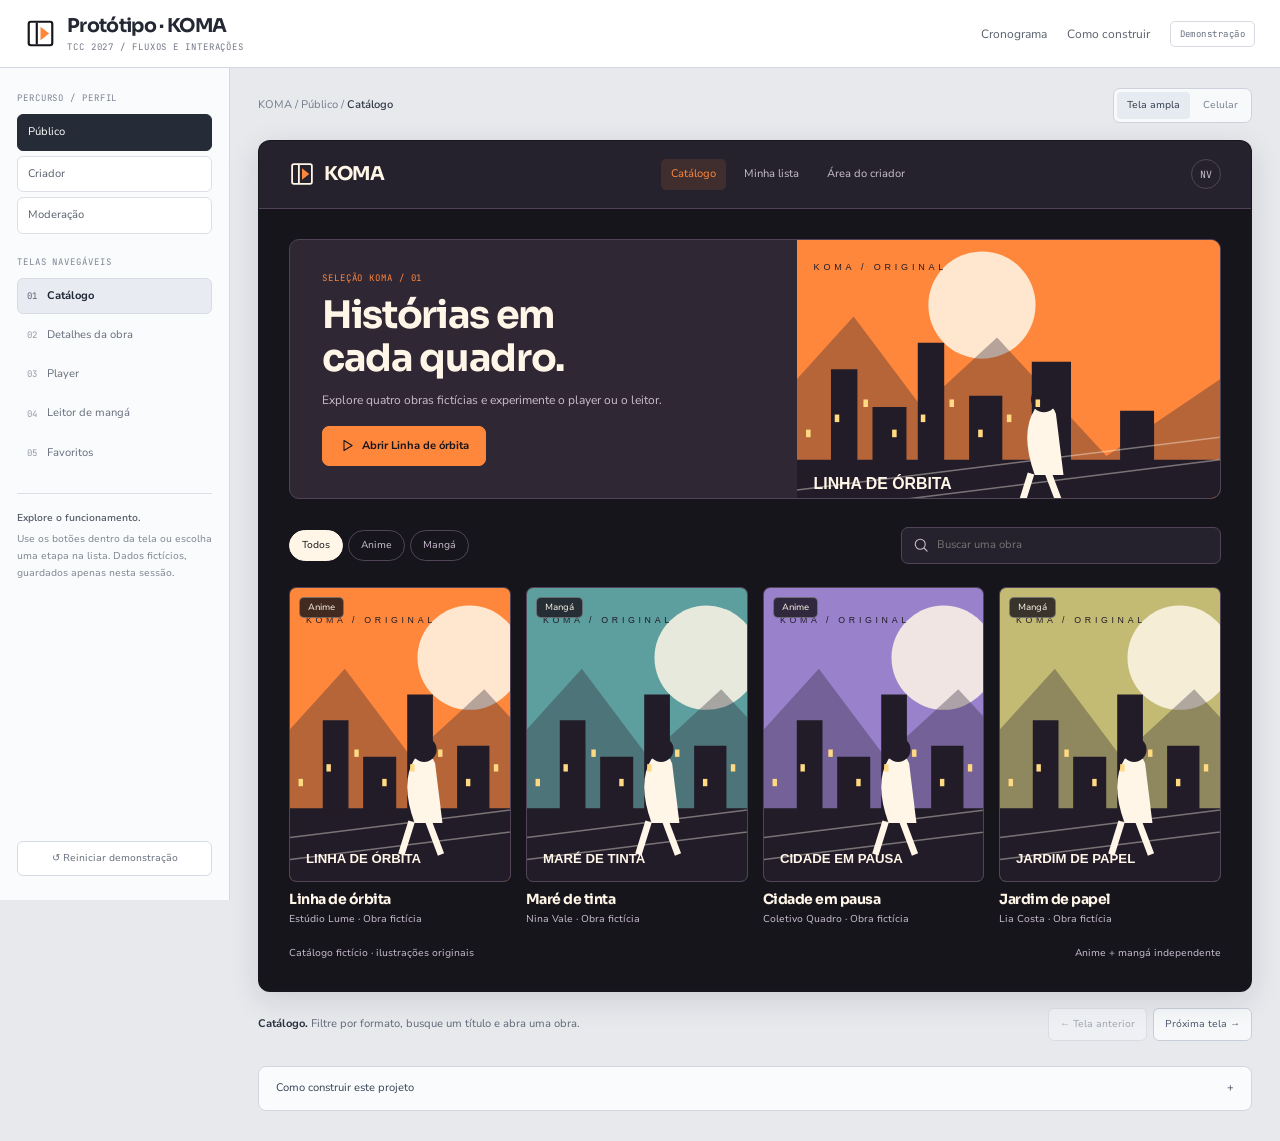
==== commit f50430b4: "Adiciona protótipo navegável e simplifica agenda de entregas" ====
--- a/laboratorio-3d/index.html
+++ b/laboratorio-3d/index.html
@@ -1,24 +1 @@
-<!DOCTYPE html>
-<html lang="pt-BR"><head><meta charset="UTF-8"><meta name="viewport" content="width=device-width,initial-scale=1"><meta name="theme-color" content="#17151C"><title>KOMA · Laboratório 3D e guia de construção</title><meta name="description" content="Desenvolva o caminho completo entre o envio de uma obra independente e a experiência do leitor. A cena 3D conecta o dispositivo do público, a estação de trabalho, o processamento e o armazenamento."><link rel="icon" href="../identidade-visual/assets/simbolo.svg" type="image/svg+xml"><link rel="canonical" href="https://perabru.github.io/koma-animes-mangas/laboratorio-3d/"><link rel="stylesheet" href="style.css"><style>@font-face{font-family:'Sora';src:url('../identidade-visual/fontes/sora.woff') format('woff');font-display:swap;font-weight:100 900}
-@font-face{font-family:'Nunito Sans';src:url('../identidade-visual/fontes/nunito-sans.woff') format('woff');font-display:swap;font-weight:100 900}
-@font-face{font-family:'JetBrains Mono';src:url('../identidade-visual/fontes/jetbrains-mono.woff') format('woff');font-display:swap;font-weight:100 900}
-:root{--bg:#17151C;--panel:#26222D;--ink:#FFF6E8;--muted:#CABFD1;--line:#514456;--accent:#FF873C;--second:#FF5A64;--paper:#FFF6E8;--dark:#17151C;--accent-ink:#17151C;--stage-accent:#FF5A64;--display:'Sora';--body:'Nunito Sans';--mono:'JetBrains Mono'}</style><script type="importmap">{"imports":{"three":"./vendor/three.module.min.js"}}</script></head>
-<body data-project="koma-animes-mangas"><a class="skip" href="#como-fazer">Pular para o passo a passo</a>
-<header class="site-header"><div class="wrap header-inner"><a class="brand" href="../"><img src="../identidade-visual/assets/simbolo-negativo.svg" alt=""><span><strong>KOMA</strong><small>Laboratório de projeto · 2027</small></span></a><nav class="nav-links" id="nav-links" aria-label="Navegação do laboratório"><a href="#explorar">Explorar 3D</a><a href="#como-fazer">Como fazer</a><a href="#componentes">Componentes</a><a href="#ligacoes">Ligações</a><a class="back-link" href="../">Cronograma <svg viewBox="0 0 24 24" fill="none" stroke="currentColor" stroke-width="1.6" stroke-linecap="round" stroke-linejoin="round" aria-hidden="true"><path d="M7 17 17 7M7 7h10v10"/></svg></a></nav><button class="menu-toggle" id="menu-toggle" aria-label="Abrir navegação" aria-controls="nav-links" aria-expanded="false"><svg viewBox="0 0 24 24" fill="none" stroke="currentColor" stroke-width="1.6" stroke-linecap="round" stroke-linejoin="round" aria-hidden="true"><path d="M4 6h16M4 12h16M4 18h16"/></svg></button></div></header>
-<main><section class="hero"><div class="wrap hero-grid"><div><span class="eyebrow">KOMA · laboratório da plataforma</span><h1>Da criação ao primeiro play.</h1><p class="lede">Desenvolva o caminho completo entre o envio de uma obra independente e a experiência do leitor. A cena 3D conecta o dispositivo do público, a estação de trabalho, o processamento e o armazenamento.</p><div class="hero-links"><a href="#explorar"><svg viewBox="0 0 24 24" fill="none" stroke="currentColor" stroke-width="1.6" stroke-linecap="round" stroke-linejoin="round" aria-hidden="true"><path d="m12 3 9 5v9l-9 5-9-5V8Z M3 8l9 5 9-5m-9 5v9m-5-17 10 5"/></svg>Explorar o modelo</a><a href="#como-fazer">Começar a construção <svg viewBox="0 0 24 24" fill="none" stroke="currentColor" stroke-width="1.6" stroke-linecap="round" stroke-linejoin="round" aria-hidden="true"><path d="M5 12h14m-6-6 6 6-6 6"/></svg></a></div></div><div class="hero-side"><div class="metric"><strong>8</strong><span>etapas de desenvolvimento</span></div><div class="metric"><strong>HLS</strong><span>vídeo segmentado</span></div><div class="metric"><strong>2 formatos</strong><span>anime e mangá</span></div></div></div></section>
-<div class="wrap"><section id="explorar" aria-labelledby="lab-title"><div class="lab-header"><div><span class="section-label">01 / Explorador interativo</span><h2 id="lab-title">Da criação à tela de quem assiste.</h2></div><p>Gire, desmonte e selecione uma peça.<br>As ligações acompanham cada movimento.</p></div>
-<div class="lab-frame" id="lab-frame"><div class="lab-topbar"><span class="live-label"><i class="status-dot" aria-hidden="true"></i><span id="viewer-status" role="status">PREPARANDO O MODELO 3D</span></span><span class="muted" id="part-counter">MODELO EDUCATIVO</span></div><div class="lab-body"><div class="stage-column"><div class="stage" id="stage"><canvas id="scene" tabindex="0" aria-label="Visualização 3D carregando"></canvas><div class="canvas-labels" id="label-layer"></div><div class="camera-tools"><div class="segmented" aria-label="Vistas da câmera"><button data-camera="perspective" aria-pressed="true">Perspectiva</button><button data-camera="front" aria-pressed="false">Frente</button><button data-camera="top" aria-pressed="false">Topo</button><button data-camera="side" aria-pressed="false">Lado</button></div><div class="camera-actions"><button id="zoom-in" aria-label="Aproximar" title="Aproximar"><svg viewBox="0 0 24 24" fill="none" stroke="currentColor" stroke-width="1.6" stroke-linecap="round" stroke-linejoin="round" aria-hidden="true"><path d="M12 5v14M5 12h14"/></svg></button><button id="zoom-out" aria-label="Afastar" title="Afastar"><svg viewBox="0 0 24 24" fill="none" stroke="currentColor" stroke-width="1.6" stroke-linecap="round" stroke-linejoin="round" aria-hidden="true"><path d="M5 12h14"/></svg></button><button id="fullscreen" aria-label="Tela cheia" title="Tela cheia" aria-pressed="false"><svg viewBox="0 0 24 24" fill="none" stroke="currentColor" stroke-width="1.6" stroke-linecap="round" stroke-linejoin="round" aria-hidden="true"><path d="M8 3H3v5m13-5h5v5M3 16v5h5m13-5v5h-5"/></svg></button></div></div><div class="stage-brand"><span>Montagem e funcionamento</span><strong>KOMA</strong></div><div class="stage-badge"><span id="assembly-value">Montado</span><div id="assembly-caption">VISTA DE CONJUNTO</div></div><div class="viewer-message" id="viewer-message"><div><div class="loader-ring"></div><h3>Preparando o laboratório</h3><p>Carregando as peças e os controles da visualização 3D.</p></div></div><noscript><div class="viewer-message"><div><h3>Ative o JavaScript para explorar o 3D</h3><p>O guia completo de construção permanece disponível abaixo.</p></div></div></noscript></div><div class="stage-hint"><span><svg viewBox="0 0 24 24" fill="none" stroke="currentColor" stroke-width="1.6" stroke-linecap="round" stroke-linejoin="round" aria-hidden="true"><rect x="6" y="2" width="12" height="20" rx="6"/><path d="M12 2v7"/></svg>Arraste para girar · role para ampliar · dois dedos no celular</span><span class="keyboard-hint">Teclado: setas · + / − · E</span></div><div class="explosion-control"><button class="primary-button" id="explode-button"><svg viewBox="0 0 24 24" fill="none" stroke="currentColor" stroke-width="1.6" stroke-linecap="round" stroke-linejoin="round" aria-hidden="true"><path d="m12 3 10 5-10 5L2 8Zm-9 10 9 5 9-5M3 18l9 5 9-5"/></svg><span id="explode-label">Desmontar</span></button><div class="explosion-range"><label for="explode"><span>CONJUNTO</span><span>PEÇAS SEPARADAS</span></label><input type="range" id="explode" min="0" max="100" value="0" step="1" aria-label="Nível de desmontagem"></div><output id="explode-output" for="explode">0%</output></div><div class="viewer-controls"><button class="control-button" id="spin" aria-pressed="false"><svg viewBox="0 0 24 24" fill="none" stroke="currentColor" stroke-width="1.6" stroke-linecap="round" stroke-linejoin="round" aria-hidden="true"><path d="M20 7v5h-5M4 17v-5h5M5 8a7 7 0 0 1 12-3l3 3M4 16l3 3a7 7 0 0 0 12-3"/></svg>Girar</button><button class="control-button" id="wires" aria-pressed="true"><svg viewBox="0 0 24 24" fill="none" stroke="currentColor" stroke-width="1.6" stroke-linecap="round" stroke-linejoin="round" aria-hidden="true"><path d="M5 5h8a4 4 0 0 1 0 8H9a3 3 0 0 0 0 6h10"/><circle cx="3" cy="5" r="2"/><circle cx="21" cy="19" r="2"/></svg>Ligações</button><button class="control-button" id="labels" aria-pressed="false"><svg viewBox="0 0 24 24" fill="none" stroke="currentColor" stroke-width="1.6" stroke-linecap="round" stroke-linejoin="round" aria-hidden="true"><path d="M3 3h8l10 10-8 8L3 11Z"/><circle cx="7.5" cy="7.5" r="1.5"/></svg>Rótulos</button><button class="control-button" id="reset-view"><svg viewBox="0 0 24 24" fill="none" stroke="currentColor" stroke-width="1.6" stroke-linecap="round" stroke-linejoin="round" aria-hidden="true"><path d="M3 4v6h6M4 10a8 8 0 1 1 1 8"/></svg>Restaurar</button><button class="control-button" id="save-image"><svg viewBox="0 0 24 24" fill="none" stroke="currentColor" stroke-width="1.6" stroke-linecap="round" stroke-linejoin="round" aria-hidden="true"><path d="M3 7h4l2-3h6l2 3h4v14H3Z"/><circle cx="12" cy="13" r="4"/></svg>Salvar imagem</button></div></div>
-<aside class="inspector" aria-label="Inspeção do modelo"><div class="inspector-heading"><h3>Dentro do projeto</h3><span>SELECIONE</span></div><div class="inspector-tabs" role="tablist" aria-label="Inspecionar"><button id="tab-parts" role="tab" aria-controls="part-list" aria-selected="true"><span id="parts-count">Peças</span></button><button id="tab-connections" role="tab" aria-controls="connection-list" aria-selected="false" tabindex="-1"><span id="connections-count">Ligações</span></button></div><div class="part-list" id="part-list" role="tabpanel" aria-labelledby="tab-parts"></div><div class="connection-list" id="connection-list" role="tabpanel" aria-labelledby="tab-connections" hidden></div><div class="part-detail" id="part-detail"><span class="detail-kicker">Explore</span><h4>Selecione uma peça</h4><p>Conheça a função, o dispositivo de referência e as dimensões de cada componente.</p></div><div class="tour-nav"><button id="tour-prev" aria-label="Componente anterior"><svg viewBox="0 0 24 24" fill="none" stroke="currentColor" stroke-width="1.6" stroke-linecap="round" stroke-linejoin="round" aria-hidden="true"><path d="m15 5-7 7 7 7"/></svg>Anterior</button><span id="tour-position">— / —</span><button id="tour-next" aria-label="Próximo componente">Próxima<svg viewBox="0 0 24 24" fill="none" stroke="currentColor" stroke-width="1.6" stroke-linecap="round" stroke-linejoin="round" aria-hidden="true"><path d="m9 5 7 7-7 7"/></svg></button></div></aside></div></div>
-<div class="model-note"><svg viewBox="0 0 24 24" fill="none" stroke="currentColor" stroke-width="1.6" stroke-linecap="round" stroke-linejoin="round" aria-hidden="true"><circle cx="12" cy="12" r="10"/><path d="M12 11v6m0-11v2"/></svg><p id="model-note-text">As conexões mostram fluxos lógicos de arquivos e dados. O celular usa proporções externas de um iPhone 15; suas camadas internas são ilustrações didáticas. A abertura 3D explica a composição do dispositivo e não é uma instrução de reparo. O produto de streaming ainda exige o desenvolvimento descrito abaixo.</p></div><p class="sr-only" id="selection-announcement" aria-live="polite"></p></section>
-<section class="section" id="como-fazer" aria-labelledby="workflow-title"><div class="section-heading"><div><span class="section-label">02 / Da ideia ao ensaio</span><h2 id="workflow-title">Como fazer o projeto.</h2></div><p>Avance por etapas, registre o que foi testado e confira cada resultado. As marcações ficam salvas neste navegador.</p></div><div class="section-rule"></div><div class="workflow"><aside class="workflow-nav" aria-label="Etapas de construção"><div class="progress-heading"><span>SEU PROGRESSO</span><span id="progress-text">0 de 8 etapas</span></div><div class="progress-track"><span id="progress-bar"></span></div><nav><a href="#etapa-1"><span>01</span><span>Recorte uma primeira publicação</span></a><a href="#etapa-2"><span>02</span><span>Modele contas, obras e versões</span></a><a href="#etapa-3"><span>03</span><span>Construa o envio e a fila de mídia</span></a><a href="#etapa-4"><span>04</span><span>Prepare vídeo, páginas e legendas</span></a><a href="#etapa-5"><span>05</span><span>Implemente a revisão antes de publicar</span></a><a href="#etapa-6"><span>06</span><span>Construa o player e o leitor</span></a><a href="#etapa-7"><span>07</span><span>Teste o percurso e o custo do piloto</span></a><a href="#etapa-8"><span>08</span><span>Entregue uma publicação demonstrável</span></a></nav><button class="reset-progress" id="reset-progress">Limpar marcações</button></aside><div><article class="step" id="etapa-1"><div class="step-title"><span class="step-number">01</span><div class="step-title-content"><p class="step-kicker">Definir o MVP</p><h3>Recorte uma primeira publicação</h3></div><label class="check-button"><input type="checkbox" data-step-check="etapa-1" aria-label="Marcar etapa 1: Recorte uma primeira publicação"><span>Concluída</span></label></div><p>Faça uma obra atravessar todo o sistema antes de ampliar o catálogo. Use material próprio ou autorizado e um conjunto de teste pequeno.</p><ul><li>Defina um estúdio, uma obra de anime com um episódio e uma obra de mangá com um capítulo. Identifique autores, créditos, idioma e autorização.</li><li>Desenhe quatro percursos: visitante consulta; leitor reproduz; autor envia; moderador revisa. Liste as ações que cada papel pode executar.</li><li>Crie a máquina de estados rascunho → enviado → processando → em revisão → publicado, incluindo falha e retirada.</li><li>Use o catálogo sintético do repositório para verificar os campos iniciais. Ele é uma base didática, não uma licença para publicar obras de terceiros.</li></ul><div class="code-block"><div class="code-top"><span>bash</span><button class="copy-code" data-copy-code="code-etapa-1"><svg viewBox="0 0 24 24" fill="none" stroke="currentColor" stroke-width="1.6" stroke-linecap="round" stroke-linejoin="round" aria-hidden="true"><rect x="8" y="8" width="13" height="13" rx="2"/><path d="M16 8V3H3v13h5"/></svg>Copiar código</button></div><pre><code id="code-etapa-1">cd materiais
-node validar_catalogo.js</code></pre></div><div class="acceptance"><strong>Como conferir</strong>As duas obras de teste têm dados completos, autorização e um percurso de publicação definido.</div><button class="control-button step-view" data-view-parts="workstation,phone_display"><svg viewBox="0 0 24 24" fill="none" stroke="currentColor" stroke-width="1.6" stroke-linecap="round" stroke-linejoin="round" aria-hidden="true"><path d="m12 3 9 5v9l-9 5-9-5V8Z M3 8l9 5 9-5m-9 5v9m-5-17 10 5"/></svg>Ver esta etapa no 3D</button></article><article class="step" id="etapa-2"><div class="step-title"><span class="step-number">02</span><div class="step-title-content"><p class="step-kicker">Dados e permissões</p><h3>Modele contas, obras e versões</h3></div><label class="check-button"><input type="checkbox" data-step-check="etapa-2" aria-label="Marcar etapa 2: Modele contas, obras e versões"><span>Concluída</span></label></div><p>O catálogo, os arquivos e as decisões de publicação precisam ser entidades separadas. Uma substituição de vídeo não pode apagar a história da revisão anterior.</p><ul><li>Modele User, Studio, StudioMember, Work, Episode/Chapter, MediaAsset, Release, ModerationReview, Favorite e Progress.</li><li>Use chaves únicas para numeração de episódios/capítulos e para progresso por usuário e item. Mantenha vínculos explícitos entre uma versão da obra e seus arquivos.</li><li>Integre autenticação pelo provedor definido no briefing. A API deve conferir papel e vínculo com o estúdio em toda alteração.</li><li>Teste uma conta de outro estúdio tentando editar um título ou baixar um original privado. A rejeição deve vir do servidor, mesmo que a interface esconda o botão.</li></ul><div class="acceptance"><strong>Como conferir</strong>Duas contas de estúdios diferentes não conseguem alterar nem revisar arquivos uma da outra.</div><button class="control-button step-view" data-view-parts="workstation,worker,storage"><svg viewBox="0 0 24 24" fill="none" stroke="currentColor" stroke-width="1.6" stroke-linecap="round" stroke-linejoin="round" aria-hidden="true"><path d="m12 3 9 5v9l-9 5-9-5V8Z M3 8l9 5 9-5m-9 5v9m-5-17 10 5"/></svg>Ver esta etapa no 3D</button></article><article class="step" id="etapa-3"><div class="step-title"><span class="step-number">03</span><div class="step-title-content"><p class="step-kicker">Entrada de arquivos</p><h3>Construa o envio e a fila de mídia</h3></div><label class="check-button"><input type="checkbox" data-step-check="etapa-3" aria-label="Marcar etapa 3: Construa o envio e a fila de mídia"><span>Concluída</span></label></div><p>Receba primeiro o original, registre sua identidade e só depois processe. A requisição de envio deve devolver estado e acompanhamento sem esperar a conversão terminar.</p><ul><li>Valide extensão, conteúdo, tamanho permitido e duração quando aplicável. Gere no servidor a chave de armazenamento associada ao estúdio e à obra.</li><li>Use URL de envio temporária ou endpoint autenticado. Após o upload, confirme tamanho, checksum e formato real do arquivo.</li><li>Enfileire uma tarefa identificada por asset e versão. Repetir o mesmo evento não deve gerar derivados ou publicações duplicadas.</li><li>Exiba estados aguardando, processando, concluído e falha com motivo. Ofereça repetição controlada; mantenha o original privado enquanto não houver liberação.</li></ul><div class="acceptance"><strong>Como conferir</strong>Um upload interrompido não aparece como publicado, e repetir a confirmação não duplica a tarefa.</div><button class="control-button step-view" data-view-parts="workstation,worker,storage"><svg viewBox="0 0 24 24" fill="none" stroke="currentColor" stroke-width="1.6" stroke-linecap="round" stroke-linejoin="round" aria-hidden="true"><path d="m12 3 9 5v9l-9 5-9-5V8Z M3 8l9 5 9-5m-9 5v9m-5-17 10 5"/></svg>Ver esta etapa no 3D</button></article><article class="step" id="etapa-4"><div class="step-title"><span class="step-number">04</span><div class="step-title-content"><p class="step-kicker">Processamento</p><h3>Prepare vídeo, páginas e legendas</h3></div><label class="check-button"><input type="checkbox" data-step-check="etapa-4" aria-label="Marcar etapa 4: Prepare vídeo, páginas e legendas"><span>Concluída</span></label></div><p>Implemente processamento em worker separado. Comece por arquivos pequenos para medir custo e comportamento de falhas.</p><ul><li>No anime, use FFmpeg para gerar HLS com playlist e segmentos. Registre codecs, resolução, bitrate e duração resultante.</li><li>No mangá, preserve as páginas originais, a ordem e a orientação. Gere derivados de leitura com dimensões adequadas sem cortar balões ou margens úteis.</li><li>Associe legendas WebVTT ao episódio e permita conferir sincronização. Registre qualquer normalização aplicada ao áudio ou à imagem.</li><li>Execute o gerador de barras sintéticas do kit. Ele cria seis segundos de vídeo para estudar o fluxo; não mede o desempenho de uma plataforma em produção.</li></ul><div class="code-block"><div class="code-top"><span>bash</span><button class="copy-code" data-copy-code="code-etapa-4"><svg viewBox="0 0 24 24" fill="none" stroke="currentColor" stroke-width="1.6" stroke-linecap="round" stroke-linejoin="round" aria-hidden="true"><rect x="8" y="8" width="13" height="13" rx="2"/><path d="M16 8V3H3v13h5"/></svg>Copiar código</button></div><pre><code id="code-etapa-4">cd materiais
-python gerar_hls_demo.py
-# Requer FFmpeg instalado; saída em hls_demo/.</code></pre></div><div class="acceptance"><strong>Como conferir</strong>A playlist possui segmentos acessíveis; o capítulo mantém todas as páginas na ordem correta.</div><button class="control-button step-view" data-view-parts="worker,storage"><svg viewBox="0 0 24 24" fill="none" stroke="currentColor" stroke-width="1.6" stroke-linecap="round" stroke-linejoin="round" aria-hidden="true"><path d="m12 3 9 5v9l-9 5-9-5V8Z M3 8l9 5 9-5m-9 5v9m-5-17 10 5"/></svg>Ver esta etapa no 3D</button></article><article class="step" id="etapa-5"><div class="step-title"><span class="step-number">05</span><div class="step-title-content"><p class="step-kicker">Operação editorial</p><h3>Implemente a revisão antes de publicar</h3></div><label class="check-button"><input type="checkbox" data-step-check="etapa-5" aria-label="Marcar etapa 5: Implemente a revisão antes de publicar"><span>Concluída</span></label></div><p>A liberação deve apontar para uma versão específica, com decisão registrada. Um novo arquivo enviado exige nova revisão conforme a política do projeto.</p><ul><li>Mostre ao moderador os metadados, créditos, declaração de direitos e derivados que o público verá.</li><li>Registre aprovação ou pedido de ajuste com responsável e motivo. A conta autora não assume automaticamente o papel de revisora.</li><li>Publique somente arquivos da versão aprovada e defina o comportamento de retirada. Evite que uma URL pública antiga continue servindo um arquivo que deveria ficar indisponível.</li><li>Crie denúncia e auditoria de mudanças, com acesso limitado à equipe responsável. Use casos de teste para validar a revisão e a retirada.</li></ul><div class="acceptance"><strong>Como conferir</strong>Uma obra ainda em revisão não é consumida por uma conta pública; uma retirada altera a disponibilidade.</div><button class="control-button step-view" data-view-parts="workstation,storage"><svg viewBox="0 0 24 24" fill="none" stroke="currentColor" stroke-width="1.6" stroke-linecap="round" stroke-linejoin="round" aria-hidden="true"><path d="m12 3 9 5v9l-9 5-9-5V8Z M3 8l9 5 9-5m-9 5v9m-5-17 10 5"/></svg>Ver esta etapa no 3D</button></article><article class="step" id="etapa-6"><div class="step-title"><span class="step-number">06</span><div class="step-title-content"><p class="step-kicker">Experiência do público</p><h3>Construa o player e o leitor</h3></div><label class="check-button"><input type="checkbox" data-step-check="etapa-6" aria-label="Marcar etapa 6: Construa o player e o leitor"><span>Concluída</span></label></div><p>O conteúdo precisa continuar compreensível em telas pequenas e em redes variáveis. Reproduzir, retomar e navegar devem ser ações previsíveis.</p><ul><li>Use vídeo HTML5 com HLS nativo quando disponível ou hls.js nos navegadores compatíveis. Trate ausência de suporte e erro de reprodução.</li><li>Sirva playlist e segmentos com cabeçalhos e CORS coerentes. Teste seek, fim do episódio, troca de rede e retomada sem recarregar o catálogo inteiro.</li><li>No leitor, permita modo adequado à obra, zoom e navegação por teclado. Mostre posição no capítulo sem cobrir o conteúdo.</li><li>Salve progresso com item e versão. Trate atualização concorrente e conclusão; não sobrescreva um avanço recente com uma resposta antiga.</li></ul><div class="acceptance"><strong>Como conferir</strong>O usuário começa no computador, retoma no celular e consegue navegar com teclado e legendas.</div><button class="control-button step-view" data-view-parts="phone_frame,phone_display,phone_board,workstation"><svg viewBox="0 0 24 24" fill="none" stroke="currentColor" stroke-width="1.6" stroke-linecap="round" stroke-linejoin="round" aria-hidden="true"><path d="m12 3 9 5v9l-9 5-9-5V8Z M3 8l9 5 9-5m-9 5v9m-5-17 10 5"/></svg>Ver esta etapa no 3D</button></article><article class="step" id="etapa-7"><div class="step-title"><span class="step-number">07</span><div class="step-title-content"><p class="step-kicker">Homologar</p><h3>Teste o percurso e o custo do piloto</h3></div><label class="check-button"><input type="checkbox" data-step-check="etapa-7" aria-label="Marcar etapa 7: Teste o percurso e o custo do piloto"><span>Concluída</span></label></div><p>A infraestrutura deve ser dimensionada a partir de medição. O mini computador da cena é uma opção didática para serviços leves, não uma promessa de transcodificação em grande escala.</p><ul><li>Teste upload válido, arquivo inválido, falha no worker, revisão negada, publicação, retirada e restauração de backup.</li><li>Meça tempo de processamento, armazenamento de original/derivados e tráfego por reprodução com arquivos representativos.</li><li>Monte uma matriz de navegadores, telas e redes. Verifique contraste, foco, teclado, legendas e mensagens de falha.</li><li>Mantenha segredos no ambiente do servidor. Uma página estática no GitHub Pages apresenta o projeto; APIs privadas, fila e banco exigem ambiente próprio.</li></ul><div class="acceptance"><strong>Como conferir</strong>O relatório liga cada resultado a uma versão, arquivo de teste e condição de execução.</div><button class="control-button step-view" data-view-parts="worker,storage,phone_display"><svg viewBox="0 0 24 24" fill="none" stroke="currentColor" stroke-width="1.6" stroke-linecap="round" stroke-linejoin="round" aria-hidden="true"><path d="m12 3 9 5v9l-9 5-9-5V8Z M3 8l9 5 9-5m-9 5v9m-5-17 10 5"/></svg>Ver esta etapa no 3D</button></article><article class="step" id="etapa-8"><div class="step-title"><span class="step-number">08</span><div class="step-title-content"><p class="step-kicker">Concluir</p><h3>Entregue uma publicação demonstrável</h3></div><label class="check-button"><input type="checkbox" data-step-check="etapa-8" aria-label="Marcar etapa 8: Entregue uma publicação demonstrável"><span>Concluída</span></label></div><p>A banca deve ver uma obra percorrer o fluxo real. Reúna arquitetura, modelo de dados, evidências de testes e instruções para repetir a demonstração.</p><ul><li>Versione migrações, configuração do ambiente e contratos da API. Documente como criar as contas de teste sem publicar credenciais.</li><li>Entregue uma obra autorizada ou sintética com todos os créditos. Mostre envio, processamento, revisão e consumo.</li><li>Apresente custos medidos do piloto e decisões de produto: acesso, catálogo, autoria, moderação e continuidade.</li><li>Use os resultados próprios na monografia e no artigo. Diferencie interface demonstrativa, serviço implementado e funcionalidade planejada.</li></ul><div class="acceptance"><strong>Como conferir</strong>Outra equipe consegue iniciar o piloto e publicar a obra de teste seguindo o roteiro.</div><button class="control-button step-view" data-view-parts="workstation,worker,storage,phone_display"><svg viewBox="0 0 24 24" fill="none" stroke="currentColor" stroke-width="1.6" stroke-linecap="round" stroke-linejoin="round" aria-hidden="true"><path d="m12 3 9 5v9l-9 5-9-5V8Z M3 8l9 5 9-5m-9 5v9m-5-17 10 5"/></svg>Ver esta etapa no 3D</button></article></div></div></section>
-<section class="section" id="componentes" aria-labelledby="components-title"><div class="section-heading"><div><span class="section-label">03 / Bancada e materiais</span><h2 id="components-title">O que você vai usar.</h2></div><p>Dispositivos de referência, papel de cada item e documentação para conferir a escolha antes de montar.</p></div><div class="table-shell"><table class="data-table"><thead><tr><th>Componente / referência</th><th>Qtd.</th><th>Função e seleção</th><th>Fonte técnica</th></tr></thead><tbody><tr><td><strong>Dispositivo móvel</strong><small>iPhone 15 como referência externa do modelo 3D</small></td><td>1 para teste</td><td>Leitura, player, navegação e retomada.<small>Pode ser substituído pelo aparelho disponível; registre modelo e sistema.</small></td><td><a href="https://support.apple.com/pt-br/111831" target="_blank" rel="noopener noreferrer">Especificações Apple ↗</a></td></tr><tr><td><strong>Estação de desenvolvimento</strong><small>Computador com Node.js, Python e navegador</small></td><td>1</td><td>Interface, API, testes e processamento inicial.<small>Use arquivos pequenos; meça memória e tempo de conversão.</small></td><td><a href="https://nodejs.org/" target="_blank" rel="noopener noreferrer">Node.js ↗</a></td></tr><tr><td><strong>Servidor didático</strong><small>Raspberry Pi 5 como opção representada</small></td><td>Opcional</td><td>Hospedagem local de serviços leves e estudo de rede.<small>Não é requisito nem referência de capacidade para transcodificação pesada.</small></td><td><a href="https://www.raspberrypi.com/products/raspberry-pi-5/" target="_blank" rel="noopener noreferrer">Raspberry Pi ↗</a></td></tr><tr><td><strong>Armazenamento</strong><small>Disco de trabalho e destino de backup</small></td><td>1 conjunto</td><td>Originais, derivados e cópia de recuperação.<small>Dimensionar pelo volume medido e testar restauração.</small></td><td><a href="https://docs.aws.amazon.com/AmazonS3/latest/userguide/using-presigned-url.html" target="_blank" rel="noopener noreferrer">Armazenamento e URLs temporárias ↗</a></td></tr><tr><td><strong>Teste audiovisual</strong><small>Fones ou caixas de som e navegador compatível</small></td><td>1 conjunto</td><td>Conferir áudio, legendas e reprodução.<small>Inclua pelo menos dispositivos diferentes no teste.</small></td><td><a href="https://github.com/video-dev/hls.js/" target="_blank" rel="noopener noreferrer">Compatibilidade hls.js ↗</a></td></tr><tr><td><strong>Arquivos de ensaio</strong><small>Catálogo sintético, WebVTT e barras de vídeo</small></td><td>1 conjunto</td><td>Validar o percurso sem depender de obra externa.<small>Disponíveis em materiais; identificar sempre a origem demonstrativa.</small></td><td><a href="../materiais/LEIA-ME.md" target="_blank" rel="noopener noreferrer">Kit do projeto ↗</a></td></tr></tbody></table></div></section>
-<section class="section" id="ligacoes" aria-labelledby="connections-title"><div class="section-heading"><div><span class="section-label">04 / Conexões do sistema</span><h2 id="connections-title">De onde vem. Para onde vai.</h2></div></div><div class="connections-top"><p>As ligações representam o caminho dos dados entre dispositivos e serviços. Selecione uma delas no modelo para acompanhar a origem e o destino.</p><button class="control-button" id="show-connections"><svg viewBox="0 0 24 24" fill="none" stroke="currentColor" stroke-width="1.6" stroke-linecap="round" stroke-linejoin="round" aria-hidden="true"><path d="M5 5h8a4 4 0 0 1 0 8H9a3 3 0 0 0 0 6h10"/><circle cx="3" cy="5" r="2"/><circle cx="21" cy="19" r="2"/></svg>Inspecionar ligações no 3D</button></div><div class="table-shell"><table class="data-table"><thead><tr><th>Origem</th><th>Destino</th><th>Sinal / protocolo</th><th>Como integrar</th></tr></thead><tbody><tr><td><strong>Estúdio / navegador</strong></td><td>API de catálogo</td><td><span class="connection-type">HTTPS · sessão</span></td><td>Metadados e permissão de criar/alterar uma obra.</td></tr><tr><td><strong>Navegador autorizado</strong></td><td>Armazenamento privado</td><td><span class="connection-type">HTTPS · upload</span></td><td>Envio vinculado ao asset, com tamanho e checksum confirmados.</td></tr><tr><td><strong>API</strong></td><td>Fila / worker</td><td><span class="connection-type">Tarefa assíncrona</span></td><td>Identificador de arquivo e versão; repetição idempotente.</td></tr><tr><td><strong>Worker</strong></td><td>Armazenamento</td><td><span class="connection-type">HLS / imagens / WebVTT</span></td><td>Derivados referenciam o original e os parâmetros de processamento.</td></tr><tr><td><strong>Revisão editorial</strong></td><td>Publicação</td><td><span class="connection-type">Decisão versionada</span></td><td>Apenas a versão aprovada é disponibilizada.</td></tr><tr><td><strong>Armazenamento / CDN</strong></td><td>Celular / computador</td><td><span class="connection-type">HTTPS · playlist e mídia</span></td><td>CORS e permissões coerentes; conexões da cena são lógicas.</td></tr><tr><td><strong>Player / leitor</strong></td><td>API de progresso</td><td><span class="connection-type">HTTPS · estado</span></td><td>Usuário, item, posição, versão e data da atualização.</td></tr></tbody></table></div><p class="connections-caption">As conexões mostram fluxos lógicos de arquivos e dados. O celular usa proporções externas de um iPhone 15; suas camadas internas são ilustrações didáticas. A abertura 3D explica a composição do dispositivo e não é uma instrução de reparo. O produto de streaming ainda exige o desenvolvimento descrito abaixo.</p></section>
-<section class="section" id="ferramentas"><div class="section-heading"><div><span class="section-label">05 / Ferramentas de trabalho</span><h2>O software que liga as partes.</h2></div><p>Cada ferramenta tem uma função na construção. Os links levam à documentação original.</p></div><div class="stack-grid"><a class="stack-item" href="https://nextjs.org/docs" target="_blank" rel="noopener noreferrer"><svg viewBox="0 0 24 24" fill="none" stroke="currentColor" stroke-width="1.6" stroke-linecap="round" stroke-linejoin="round" aria-hidden="true"><path d="M7 17 17 7M7 7h10v10"/></svg><h3>Next.js + React</h3><p>Catálogo, área do estúdio, player e leitor.</p></a><a class="stack-item" href="https://docs.nestjs.com/" target="_blank" rel="noopener noreferrer"><svg viewBox="0 0 24 24" fill="none" stroke="currentColor" stroke-width="1.6" stroke-linecap="round" stroke-linejoin="round" aria-hidden="true"><path d="M7 17 17 7M7 7h10v10"/></svg><h3>NestJS + PostgreSQL / Prisma</h3><p>API, permissões, obras e publicação.</p></a><a class="stack-item" href="https://docs.nestjs.com/techniques/queues" target="_blank" rel="noopener noreferrer"><svg viewBox="0 0 24 24" fill="none" stroke="currentColor" stroke-width="1.6" stroke-linecap="round" stroke-linejoin="round" aria-hidden="true"><path d="M7 17 17 7M7 7h10v10"/></svg><h3>Redis + BullMQ</h3><p>Fila rastreável para processamento de mídia.</p></a><a class="stack-item" href="https://ffmpeg.org/ffmpeg-formats.html" target="_blank" rel="noopener noreferrer"><svg viewBox="0 0 24 24" fill="none" stroke="currentColor" stroke-width="1.6" stroke-linecap="round" stroke-linejoin="round" aria-hidden="true"><path d="M7 17 17 7M7 7h10v10"/></svg><h3>FFmpeg + hls.js</h3><p>Preparação e reprodução de vídeo HLS.</p></a><a class="stack-item" href="https://docs.aws.amazon.com/AmazonS3/latest/userguide/using-presigned-url.html" target="_blank" rel="noopener noreferrer"><svg viewBox="0 0 24 24" fill="none" stroke="currentColor" stroke-width="1.6" stroke-linecap="round" stroke-linejoin="round" aria-hidden="true"><path d="M7 17 17 7M7 7h10v10"/></svg><h3>S3 compatível + CDN</h3><p>Originais privados e derivados autorizados.</p></a></div></section>
-<section class="section" id="validacao"><div class="section-heading"><div><span class="section-label">06 / Critérios de entrega</span><h2>Construa. Meça. Demonstre.</h2></div></div><div class="quality-grid"><div><h3>O que precisa funcionar</h3><ul class="quality-list"><li><svg viewBox="0 0 24 24" fill="none" stroke="currentColor" stroke-width="1.6" stroke-linecap="round" stroke-linejoin="round" aria-hidden="true"><path d="m5 12 4 4L19 6"/></svg><span>Nenhuma obra é publicada sem autorização e decisão registradas.</span></li><li><svg viewBox="0 0 24 24" fill="none" stroke="currentColor" stroke-width="1.6" stroke-linecap="round" stroke-linejoin="round" aria-hidden="true"><path d="m5 12 4 4L19 6"/></svg><span>Um estúdio não modifica os arquivos de outro.</span></li><li><svg viewBox="0 0 24 24" fill="none" stroke="currentColor" stroke-width="1.6" stroke-linecap="round" stroke-linejoin="round" aria-hidden="true"><path d="m5 12 4 4L19 6"/></svg><span>Tarefa repetida não duplica a publicação.</span></li><li><svg viewBox="0 0 24 24" fill="none" stroke="currentColor" stroke-width="1.6" stroke-linecap="round" stroke-linejoin="round" aria-hidden="true"><path d="m5 12 4 4L19 6"/></svg><span>Player e leitor funcionam na matriz de dispositivos escolhida.</span></li><li><svg viewBox="0 0 24 24" fill="none" stroke="currentColor" stroke-width="1.6" stroke-linecap="round" stroke-linejoin="round" aria-hidden="true"><path d="m5 12 4 4L19 6"/></svg><span>Backup foi restaurado, além de simplesmente criado.</span></li></ul></div><div><h3>O que apresentar</h3><ul class="quality-list"><li><svg viewBox="0 0 24 24" fill="none" stroke="currentColor" stroke-width="1.6" stroke-linecap="round" stroke-linejoin="round" aria-hidden="true"><path d="M14 2H5v20h14V7Zm0 0v6h5M8 12h8m-8 4h6"/></svg><span>Modelo de dados e estados de publicação.</span></li><li><svg viewBox="0 0 24 24" fill="none" stroke="currentColor" stroke-width="1.6" stroke-linecap="round" stroke-linejoin="round" aria-hidden="true"><path d="M14 2H5v20h14V7Zm0 0v6h5M8 12h8m-8 4h6"/></svg><span>API com autorização por estúdio e testes de acesso.</span></li><li><svg viewBox="0 0 24 24" fill="none" stroke="currentColor" stroke-width="1.6" stroke-linecap="round" stroke-linejoin="round" aria-hidden="true"><path d="M14 2H5v20h14V7Zm0 0v6h5M8 12h8m-8 4h6"/></svg><span>Worker com estado, repetição e derivados rastreáveis.</span></li><li><svg viewBox="0 0 24 24" fill="none" stroke="currentColor" stroke-width="1.6" stroke-linecap="round" stroke-linejoin="round" aria-hidden="true"><path d="M14 2H5v20h14V7Zm0 0v6h5M8 12h8m-8 4h6"/></svg><span>Player, leitor, legendas e progresso demonstrados.</span></li><li><svg viewBox="0 0 24 24" fill="none" stroke="currentColor" stroke-width="1.6" stroke-linecap="round" stroke-linejoin="round" aria-hidden="true"><path d="M14 2H5v20h14V7Zm0 0v6h5M8 12h8m-8 4h6"/></svg><span>Obras de teste autorizadas, medição de custo e roteiro de recuperação.</span></li></ul></div></div></section>
-<section class="section" id="arquivos"><div class="section-heading"><div><span class="section-label">07 / Continue a construção</span><h2>Arquivos na bancada.</h2></div><p>Materiais do projeto, exercícios e arquivos que podem ser adaptados pela equipe.</p></div><div class="resource-grid"><a class="resource" href="../materiais/kit-estudos-koma.zip"><svg viewBox="0 0 24 24" fill="none" stroke="currentColor" stroke-width="1.6" stroke-linecap="round" stroke-linejoin="round" aria-hidden="true"><path d="M12 3v12m-5-5 5 5 5-5M4 17v4h16v-4"/></svg><div><h3>Kit de estudos</h3><p>Catálogo, legendas, exercícios e formulários.</p></div></a><a class="resource" href="../materiais/validar_catalogo.js"><svg viewBox="0 0 24 24" fill="none" stroke="currentColor" stroke-width="1.6" stroke-linecap="round" stroke-linejoin="round" aria-hidden="true"><path d="M14 2H5v20h14V7Zm0 0v6h5M8 12h8m-8 4h6"/></svg><div><h3>Validador de catálogo</h3><p>Verifica o catálogo sintético de estudo.</p></div></a><a class="resource" href="../materiais/gerar_hls_demo.py"><svg viewBox="0 0 24 24" fill="none" stroke="currentColor" stroke-width="1.6" stroke-linecap="round" stroke-linejoin="round" aria-hidden="true"><path d="M14 2H5v20h14V7Zm0 0v6h5M8 12h8m-8 4h6"/></svg><div><h3>Gerador HLS</h3><p>Produz vídeo sintético com FFmpeg.</p></div></a><a class="resource" href="../materiais/bom.csv"><svg viewBox="0 0 24 24" fill="none" stroke="currentColor" stroke-width="1.6" stroke-linecap="round" stroke-linejoin="round" aria-hidden="true"><path d="M14 2H5v20h14V7Zm0 0v6h5M8 12h8m-8 4h6"/></svg><div><h3>BOM editável</h3><p>Equipamentos e seleção do piloto.</p></div></a><a class="resource" href="../identidade-visual/"><svg viewBox="0 0 24 24" fill="none" stroke="currentColor" stroke-width="1.6" stroke-linecap="round" stroke-linejoin="round" aria-hidden="true"><path d="M14 2H5v20h14V7Zm0 0v6h5M8 12h8m-8 4h6"/></svg><div><h3>Guia de identidade visual</h3><p>Cores, tipografia, marcas e modelos de apresentação.</p></div></a><a class="resource" href="https://github.com/perabru/koma-animes-mangas/tree/main/laboratorio-3d"><svg viewBox="0 0 24 24" fill="none" stroke="currentColor" stroke-width="1.6" stroke-linecap="round" stroke-linejoin="round" aria-hidden="true"><path d="m8 5-6 7 6 7m8-14 6 7-6 7M14 3l-4 18"/></svg><div><h3>Código da modelagem 3D</h3><p>Geometrias, interações, conteúdo e bibliotecas versionadas.</p></div></a></div></section>
-<section class="section" id="duvidas"><div class="section-heading"><div><span class="section-label">08 / Decisões de projeto</span><h2>Antes do próximo passo.</h2></div></div><div class="faq"><details><summary>Preciso comprar um servidor para começar?</summary><p>Não. O primeiro fluxo pode rodar no computador de desenvolvimento com arquivos pequenos. Meça o piloto antes de escolher uma infraestrutura pública.</p></details><details><summary>É preciso desmontar um celular real?</summary><p>Não. As camadas 3D são uma explicação visual. O projeto utiliza o navegador do aparelho e não exige abrir nem modificar seu hardware.</p></details><details><summary>O GitHub Pages já hospeda streaming, banco e login?</summary><p>Ele publica estas páginas estáticas de apresentação e estudo. O produto completo precisa de API, armazenamento, identidade e processamento em serviços adequados.</p></details><details><summary>O gerador HLS usa vídeos de terceiros?</summary><p>Não. O script do kit gera barras sintéticas por seis segundos com FFmpeg, para estudar playlist e segmentos.</p></details></div></section>
-<section class="section" id="referencias"><div class="section-heading"><div><span class="section-label">09 / Documentação consultada</span><h2>Fontes para conferir e aprofundar.</h2></div></div><ol class="reference-list"><li><div><a href="https://ffmpeg.org/ffmpeg-formats.html" target="_blank" rel="noopener noreferrer">FFmpeg · formatos e HLS ↗</a><p>Playlist, segmentos e parâmetros de saída.</p></div></li><li><div><a href="https://github.com/video-dev/hls.js/" target="_blank" rel="noopener noreferrer">hls.js · projeto oficial ↗</a><p>Reprodução HLS e suporte dos navegadores.</p></div></li><li><div><a href="https://docs.nestjs.com/techniques/queues" target="_blank" rel="noopener noreferrer">NestJS · filas ↗</a><p>Separação entre requisição e processamento.</p></div></li><li><div><a href="https://docs.aws.amazon.com/AmazonS3/latest/userguide/using-presigned-url.html" target="_blank" rel="noopener noreferrer">Amazon S3 · URLs pré-assinadas ↗</a><p>Envio e acesso temporário a arquivos.</p></div></li><li><div><a href="https://support.apple.com/pt-br/111831" target="_blank" rel="noopener noreferrer">iPhone 15 · Apple ↗</a><p>Referência externa do aparelho modelado.</p></div></li><li><div><a href="https://www.raspberrypi.com/products/raspberry-pi-5/" target="_blank" rel="noopener noreferrer">Raspberry Pi 5 ↗</a><p>Referência do dispositivo opcional de serviços locais.</p></div></li><li><div><a href="https://datasheets.raspberrypi.com/rpi5/raspberry-pi-5-mechanical-drawing.pdf" target="_blank" rel="noopener noreferrer">Raspberry Pi — desenho mecânico Raspberry Pi 5 ↗</a><p>Referência dimensional e visual para a modelagem educativa.</p></div></li></ol></section></div></main>
-<footer class="site-footer"><div class="wrap footer-inner"><div><strong>KOMA</strong><br>Laboratório de projeto · TCC 2027 · Bruno Michel Pera</div><div class="footer-links"><a href="../">Cronograma</a><a href="../briefing.html">Briefing técnico</a><a href="../identidade-visual/">Identidade visual</a><a href="https://github.com/perabru/koma-animes-mangas">GitHub <svg viewBox="0 0 24 24" fill="none" stroke="currentColor" stroke-width="1.6" stroke-linecap="round" stroke-linejoin="round" aria-hidden="true"><path d="M7 17 17 7M7 7h10v10"/></svg></a></div></div></footer><div class="toast" id="toast" role="status"></div><script id="project-data" type="application/json">{"slug": "koma-animes-mangas", "name": "KOMA", "colors": {"bg": "#17151C", "panel": "#26222D", "ink": "#FFF6E8", "muted": "#CABFD1", "line": "#514456", "accent": "#FF873C", "second": "#FF5A64", "paper": "#FFF6E8", "dark": "#17151C"}, "fonts": {"display": "Sora", "body": "Nunito Sans", "mono": "JetBrains Mono"}, "stageAccent": "#FF5A64"}</script><script type="module" src="viewer.js"></script></body></html>+<!doctype html><html lang="pt-BR"><head><meta charset="utf-8"><meta name="viewport" content="width=device-width,initial-scale=1"><meta http-equiv="refresh" content="0;url=../prototipo/"><title>Protótipo · KOMA</title></head><body><h1>Protótipo · KOMA</h1><p>A demonstração deste software agora usa telas navegáveis.</p><p><a href="../prototipo/">Abrir o protótipo interativo</a></p></body></html>
